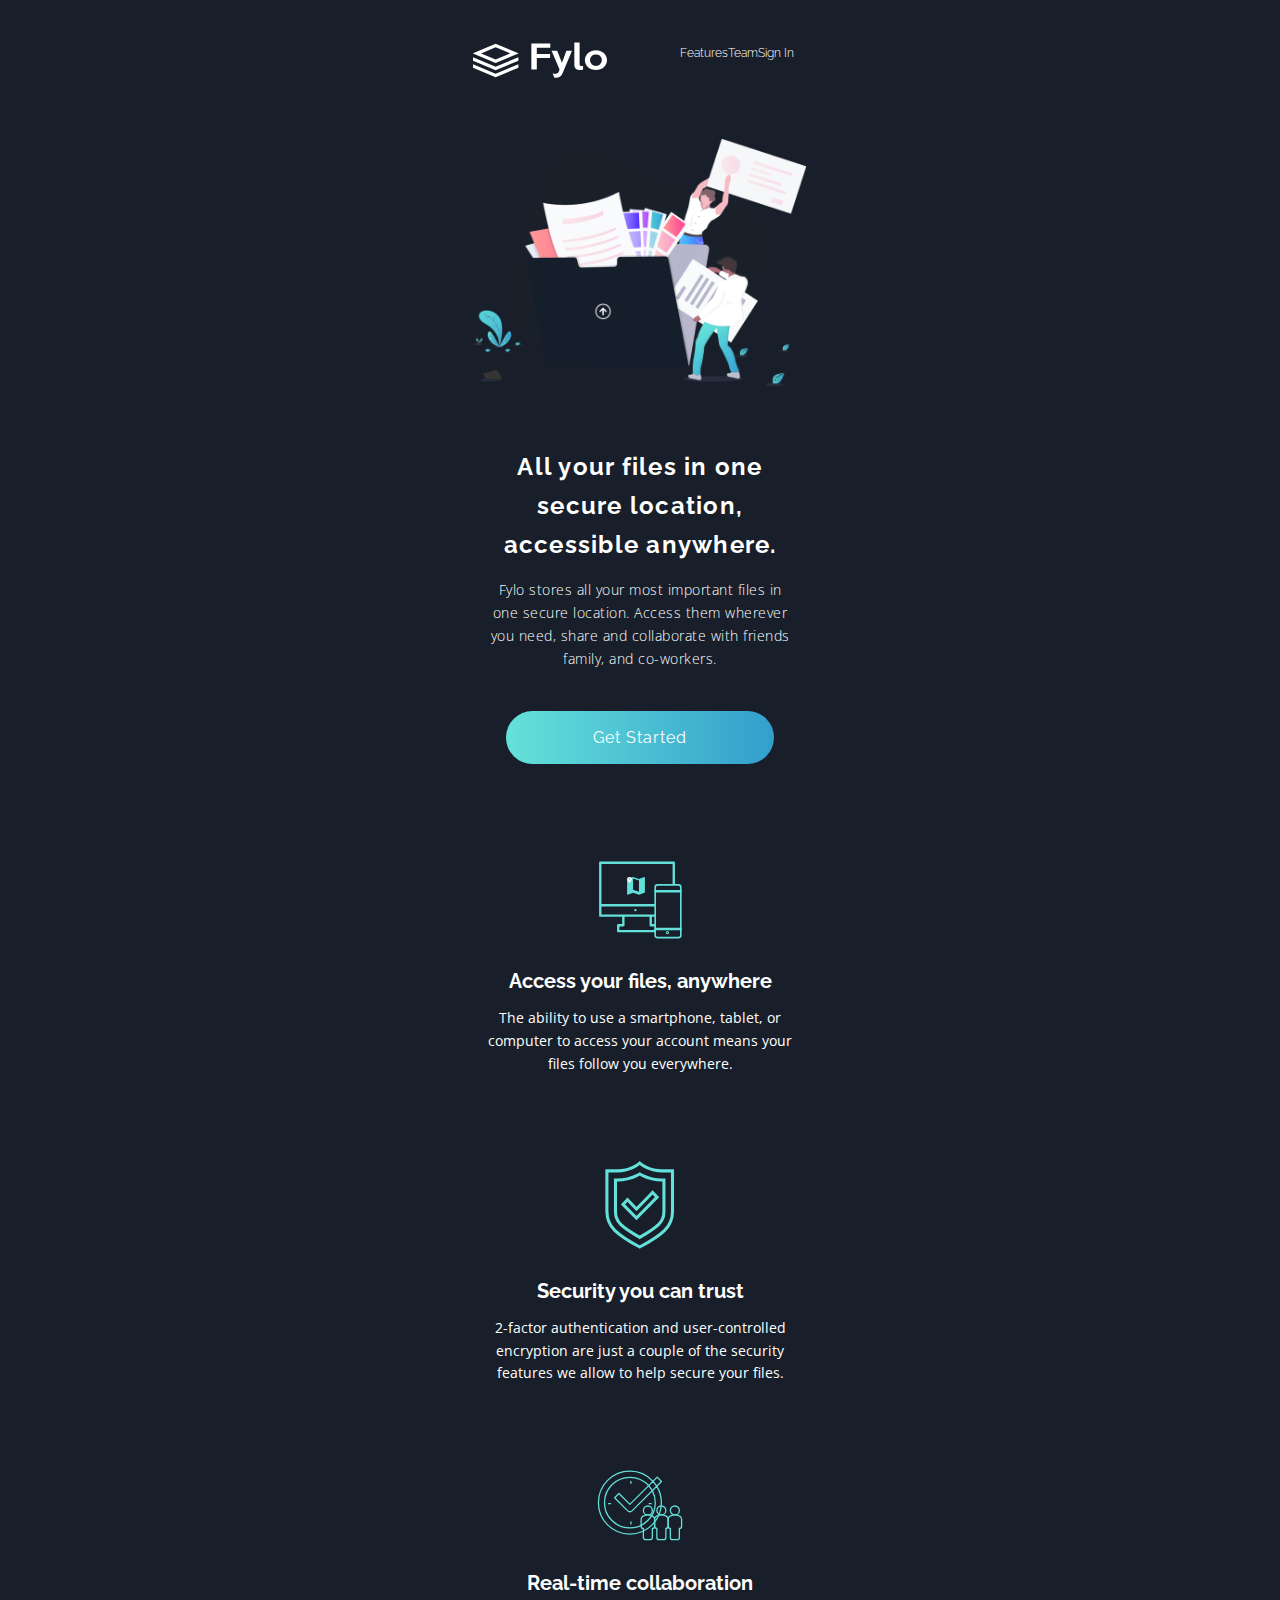
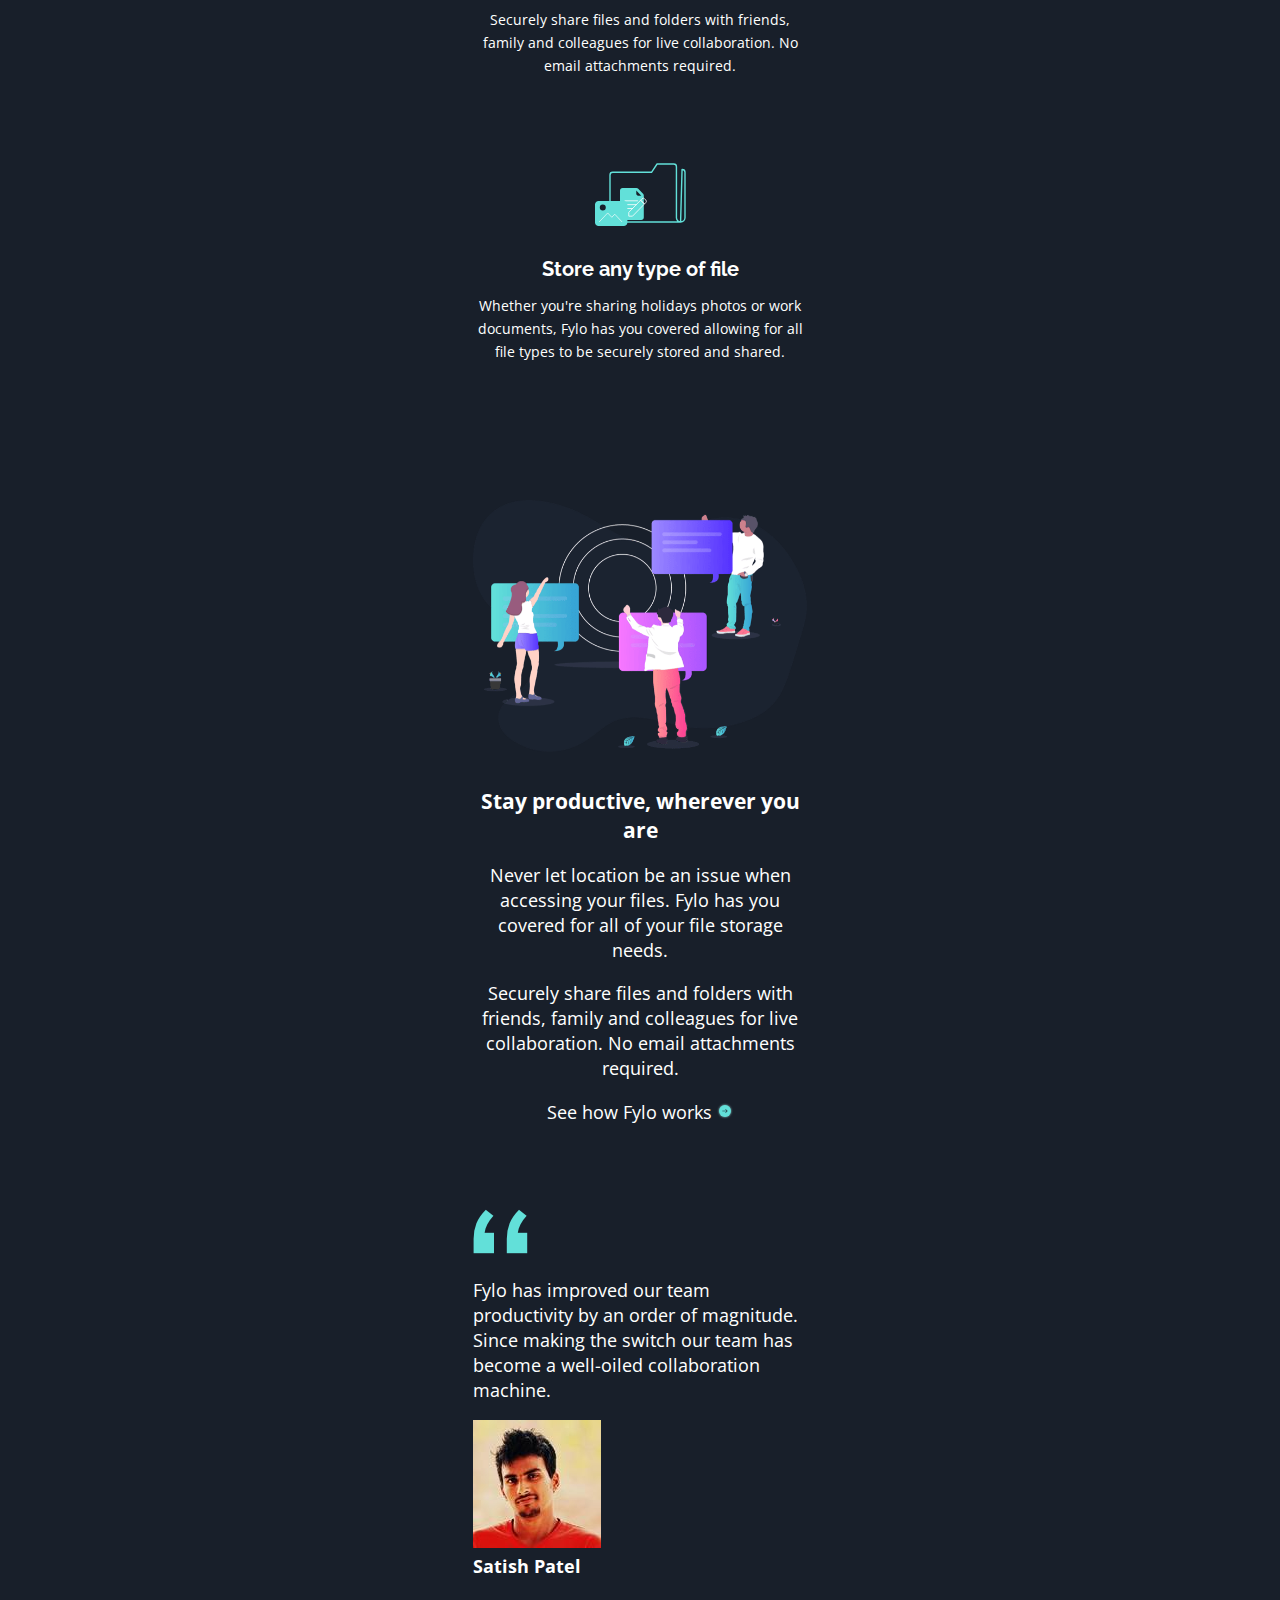
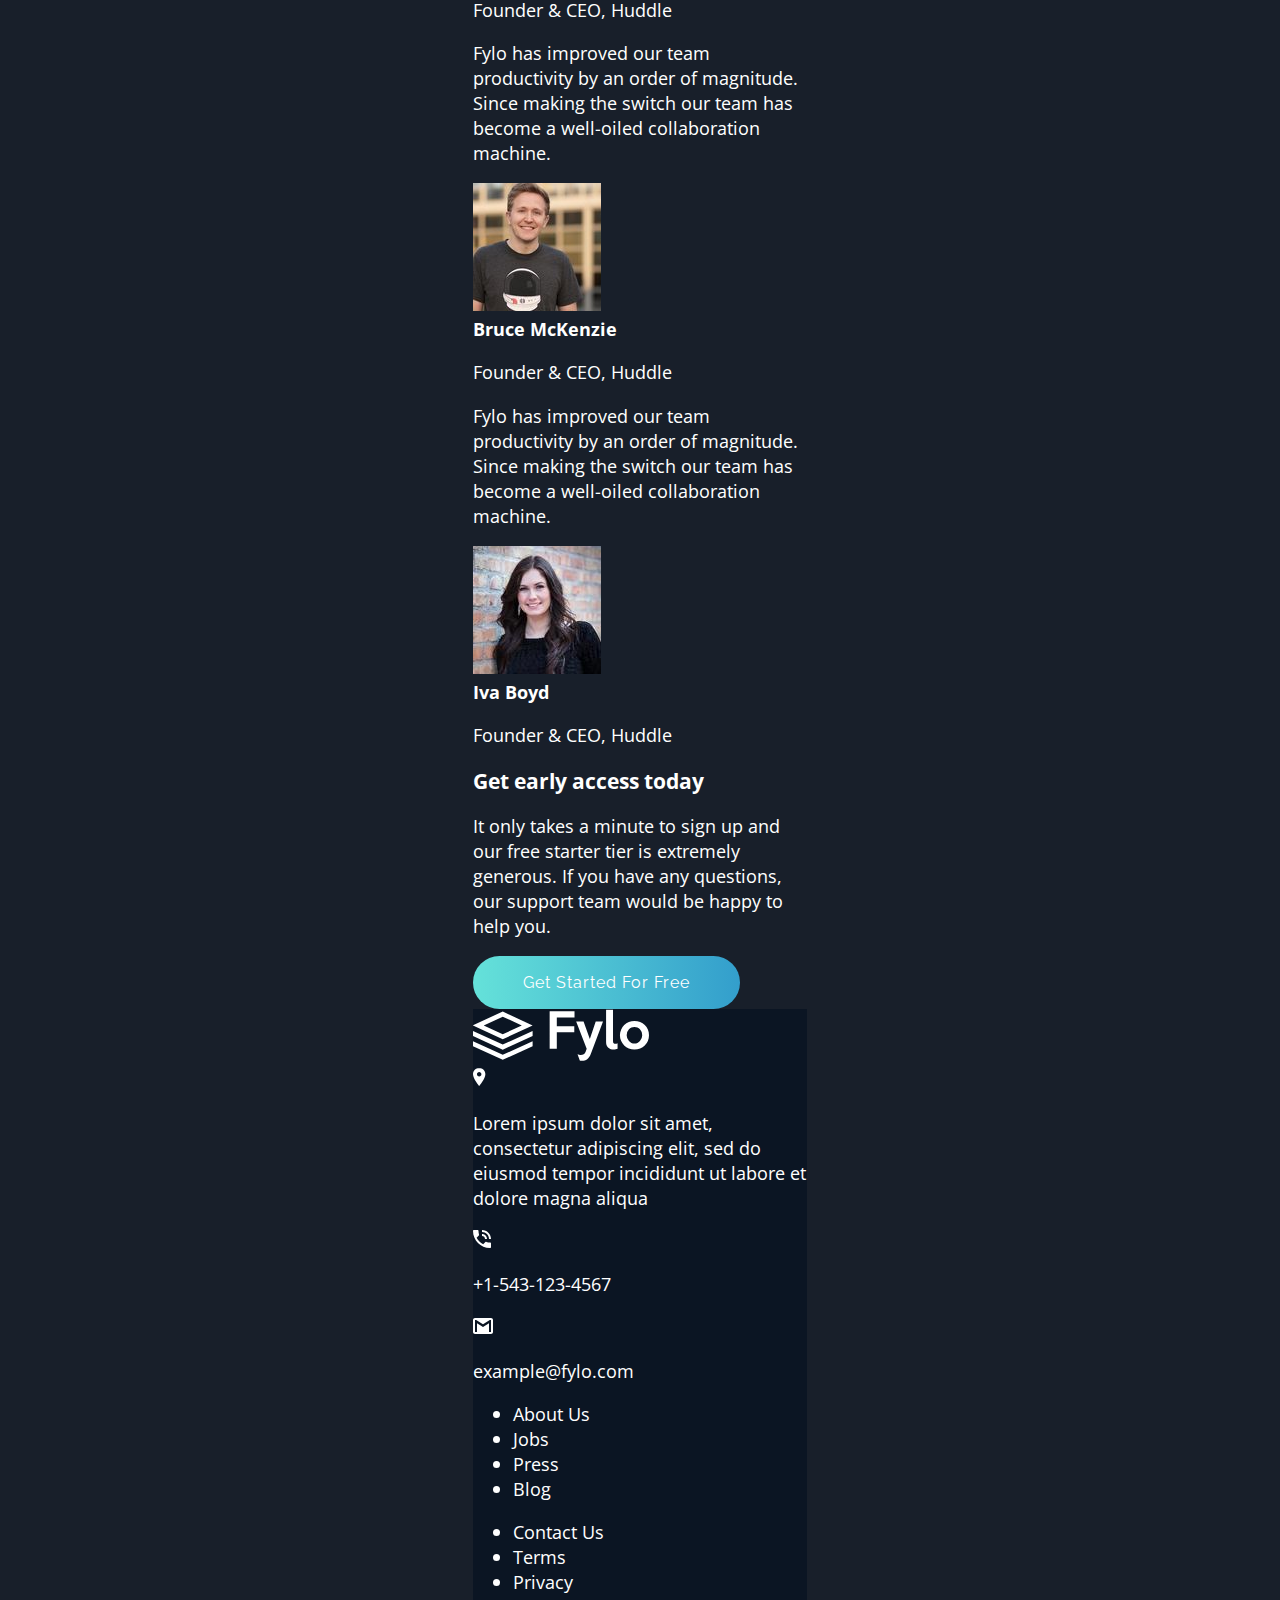
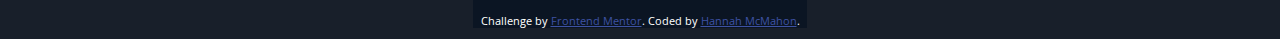
==== app/index.html @ f6e426d7 "added text styles to the product into and icon section" ====
<!DOCTYPE html>
<html lang="en">
<head>
  <meta charset="UTF-8">
  <meta name="viewport" content="width=device-width, initial-scale=1.0"> <!-- displays site properly based on user's device -->
  <link rel="stylesheet" href="./assets/styles/styles.css">
  <link href="https://fonts.googleapis.com/css?family=Open+Sans:400,700|Raleway:400,700&display=swap" rel="stylesheet">
  <link rel="icon" type="image/png" sizes="32x32" href="./assets/images/favicon-32x32.png">
  
  <title>Frontend Mentor | Fylo landing page with dark theme and features grid</title>

</head>
<body>
  <div class="wrapper">
    <header class="header">
      <div class="logo">
        <img src="assets/images/logo.svg" alt="stacked papers and FYLO words as logo" />
      </div>
      <nav class="menu">
        <ul>
          <li>Features</li>
          <li>Team</li>
          <li>Sign In</li>
        </ul>
      </nav>
    </header>
  
    <div class="hero">
      <img src="assets/images/illustration-intro.png" class="image--large" alt="illustration of documents coming out of file folder" />
      <h1 class="hero--headline">All your files in one secure location, accessible anywhere.</h1>
      <p class="hero--text">Fylo stores all your most important files in one secure location. Access them wherever 
        you need, share and collaborate with friends family, and co-workers.</p>
        <button class="button-cta" href="#">Get Started</button>
    </div>
  
    <div class="content">
      <div class="content--about">
        <img src="assets/images/icon-access-anywhere.svg" class="image--small" alt="icon of desktop monitor and mobile phone"/>
        <h3 class="content--about__headline">Access your files, anywhere</h3>
        <p class="content--about__text">The ability to use a smartphone, tablet, or computer to access your account means your 
          files follow you everywhere.</p>
      </div>
      <div class="content--about">
        <img src="assets/images/icon-security.svg" class="image--small" alt="icon of security badge with checkmark" />
        <h3 class="content--about__headline">Security you can trust</h3>
        <p class="content--about__text">2-factor authentication and user-controlled encryption are just a couple of the security 
          features we allow to help secure your files.</p>
      </div>
      <div class="content--about">
        <img src="assets/images/icon-collaboration.svg" class="image--small" alt="icon of people collaborating under clock with checkmark" />
        <h3 class="content--about__headline">Real-time collaboration</h3>
        <p class="content--about__text">Securely share files and folders with friends, family and colleagues for live collaboration. 
          No email attachments required.</p>
      </div>
      <div class="content--about">
        <img src="assets/images/icon-any-file.svg" class="image--small" alt="illustration of file folders" />
        <h3 class="content--about__headline">Store any type of file</h3>
        <p class="content--about__text">Whether you're sharing holidays photos or work documents, Fylo has you covered allowing for all 
          file types to be securely stored and shared.</p>
      </div>
      <div class="content--about">
        <img src="assets/images/illustration-stay-productive.png" class="image--large" alt="illustration of people holding up large chat bubbles" />
        <h3>Stay productive, wherever you are</h3>
        <p>Never let location be an issue when accessing your files. Fylo has you covered for all of your file 
          storage needs.</p>
        <p>Securely share files and folders with friends, family and colleagues for live collaboration. No email 
          attachments required.</p>
        <p class="content--about__cta">See how Fylo works <img src="assets/images/icon-arrow.svg" alt="arrow pointing right" /> </p>
      </div>
    </div>
    
    <div class="content--testimonials">
      <div class="content--testimonials__quote-icon">
        <img src="assets/images/bg-quotes.png" alt="quote icon" />
      </div>
      <div class="content--testimonials__testimonial">
        <p>Fylo has improved our team productivity by an order of magnitude. Since making the switch our team has 
          become a well-oiled collaboration machine.</p>
        <img src="assets/images/profile-1.jpg" alt="headshot of Satish Patel" />
        <h4>Satish Patel</h4>
        <p>Founder & CEO, Huddle</p>
      </div>
      <div class="content--testimonials__testimonial">
        <p>Fylo has improved our team productivity by an order of magnitude. Since making the switch our team has 
          become a well-oiled collaboration machine.</p>
        <img src="assets/images/profile-2.jpg" alt="headshot of Bruce Mackenzie" />
        <h4>Bruce McKenzie</h4>
        <p>Founder & CEO, Huddle</p>
      </div>
      <div class="content--testimonials__testimonial">
        <p>Fylo has improved our team productivity by an order of magnitude. Since making the switch our team has 
          become a well-oiled collaboration machine.</p>
        <img src="assets/images/profile-3.jpg" alt="headshot of Iva Boyd" />
        <h4>Iva Boyd</h4>
        <p>Founder & CEO, Huddle</p>
      </div>
    </div>

    <div class="signup">
      <h3>Get early access today</h3>
      <p>It only takes a minute to sign up and our free starter tier is extremely generous. If you have any 
        questions, our support team would be happy to help you.</p>
      <button class="button-cta" href="#">Get Started For Free</button>
    </div>
  
  
    <footer>
      <img src="assets/images/logo.svg" alt="stacked papers and FYLO words as logo" />

      <div class="footer--content">
        <img src="assets/images/icon-location.svg" alt="location pin" />
        <p>Lorem ipsum dolor sit amet, consectetur adipiscing elit, sed do eiusmod tempor incididunt ut labore et 
          dolore magna aliqua</p>
      </div>
      <div class="footer--content">
        <img src="assets/images/icon-phone.svg" alt="phone icon" />
        <p>+1-543-123-4567</p>
      </div>
      <div class="footer--content">
        <img src="assets/images/icon-email.svg" alt="email folder icon" />
        <p>example@fylo.com</p>
      </div>
      
      <div class="footer--content__navigation">
        <ul>
          <li>About Us</li>
          <li>Jobs</li>
          <li>Press</li>
          <li>Blog</li>
        </ul>
      </div>
      <div class="footer--content__navigation">
        <ul>
          <li>Contact Us</li>
          <li>Terms</li>
          <li>Privacy</li>
        </ul>
      </div>
    
      <p class="attribution">
        Challenge by <a href="https://www.frontendmentor.io?ref=challenge" target="_blank">Frontend Mentor</a>. 
        Coded by <a href="https://www.frontendmentor.io/profile/hannah-saurusrex">Hannah McMahon</a>.
      </p>
    </footer>
  </div>
  
</body>
</html>
---- app/assets/styles/styles.css ----
@import "./base/_global.css";
@import "./modules/_footer.css";
@import "./modules/_button.css";
@import "./modules/_wrapper.css";
@import "./modules/_header.css";
@import "./modules/_image.css";
@import "./modules/_hero.css";
@import "./modules/_content.css";
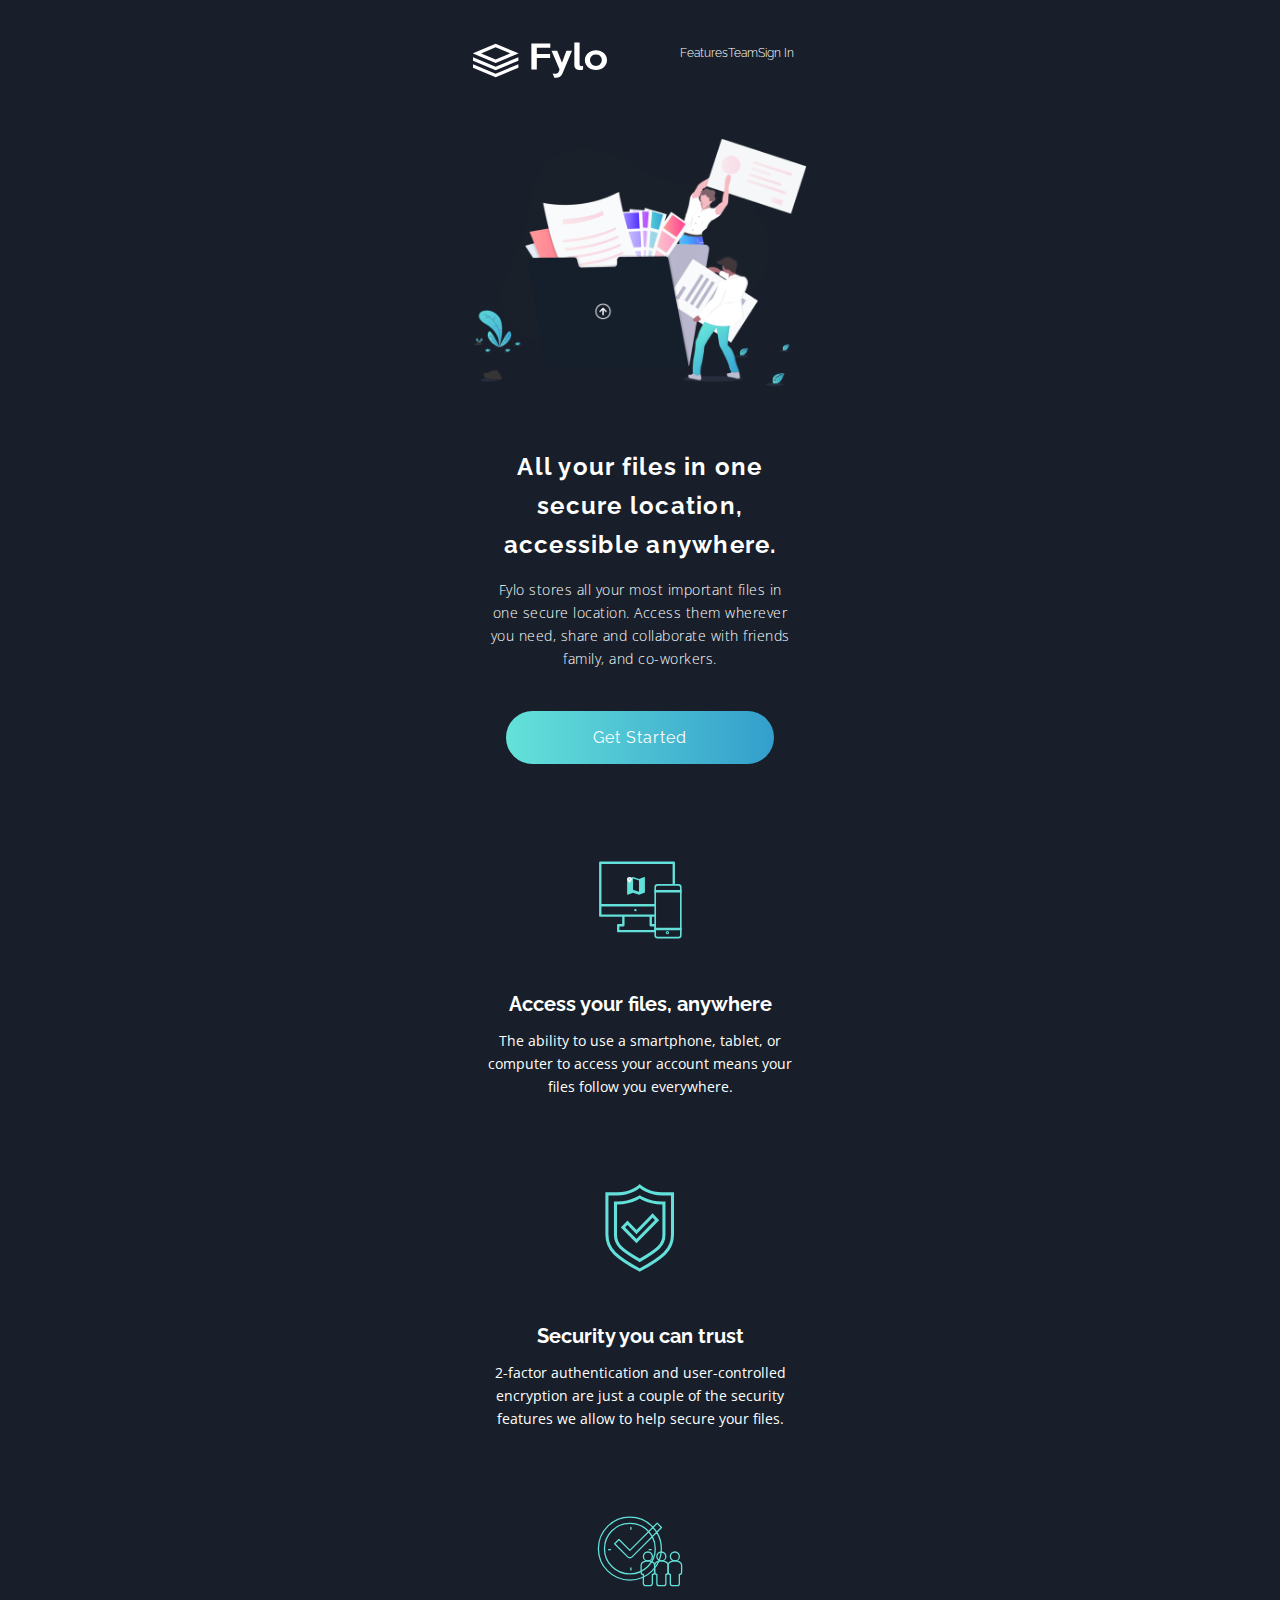
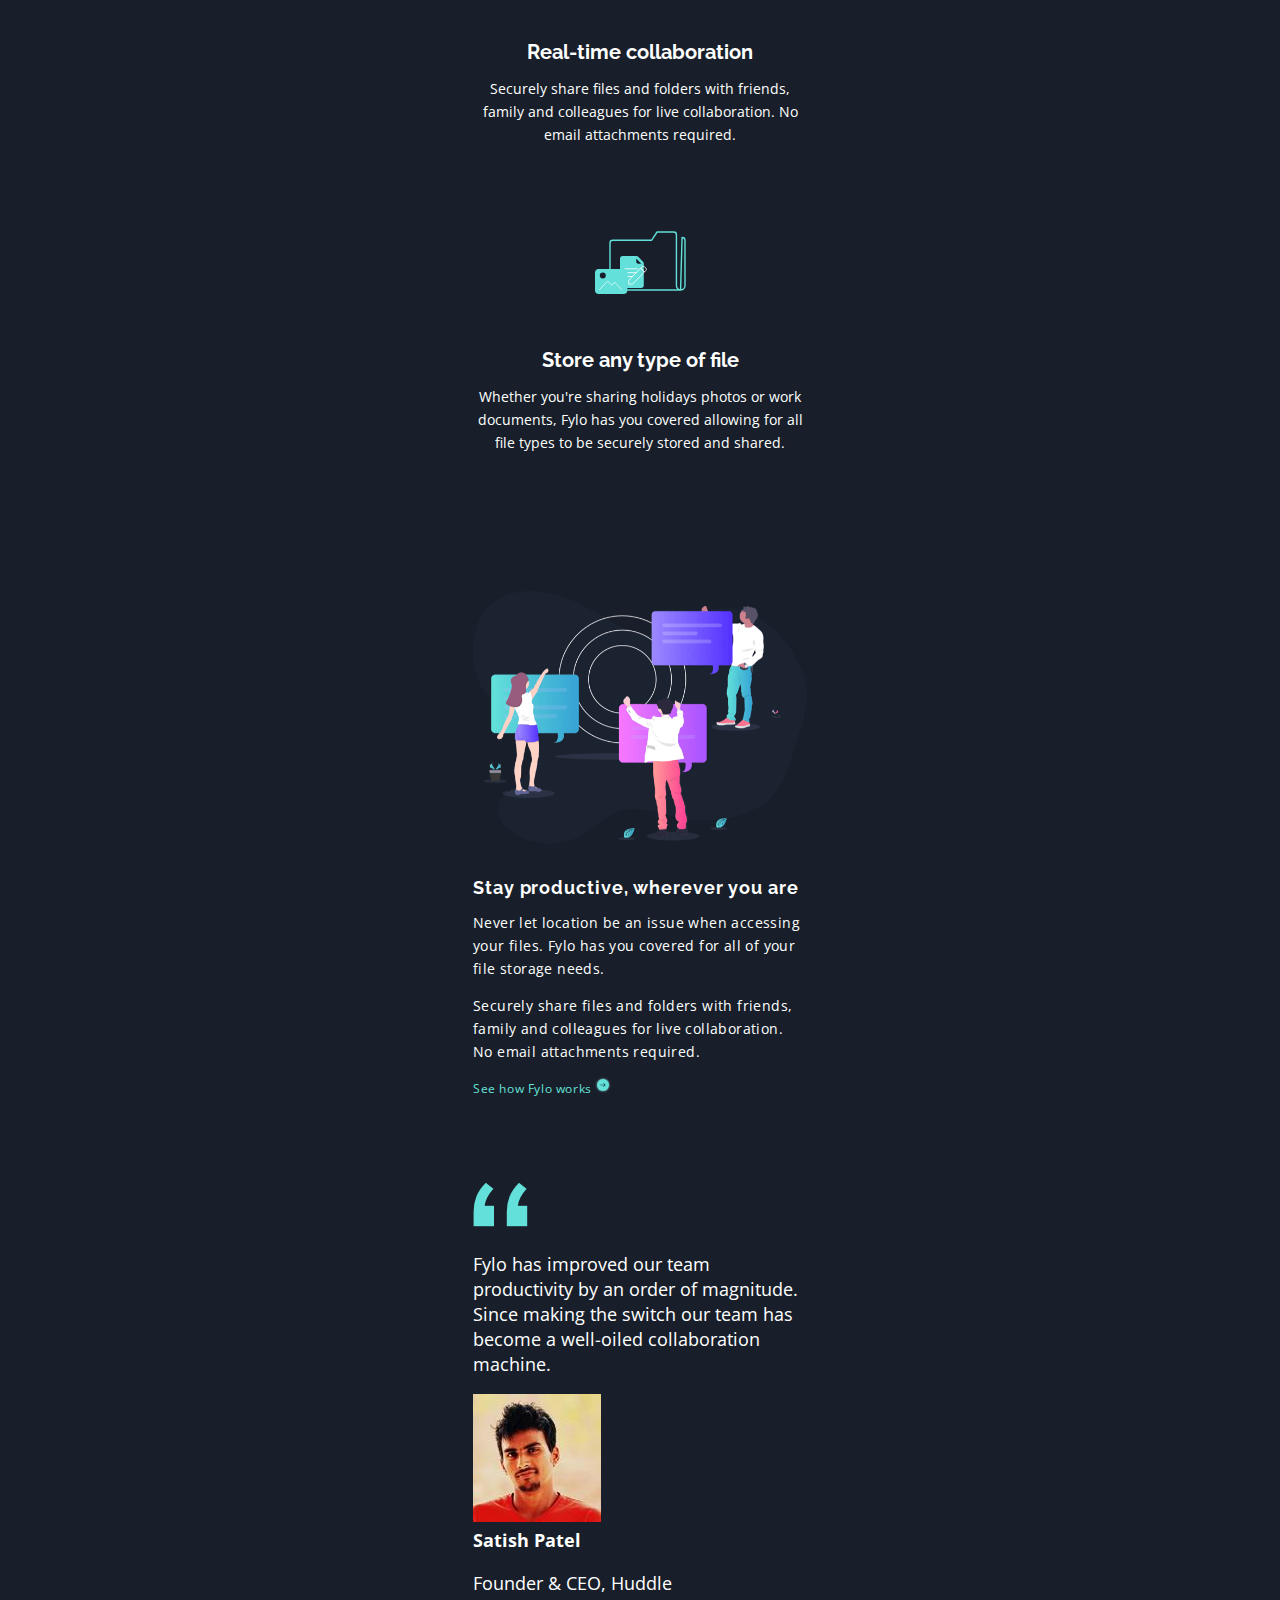
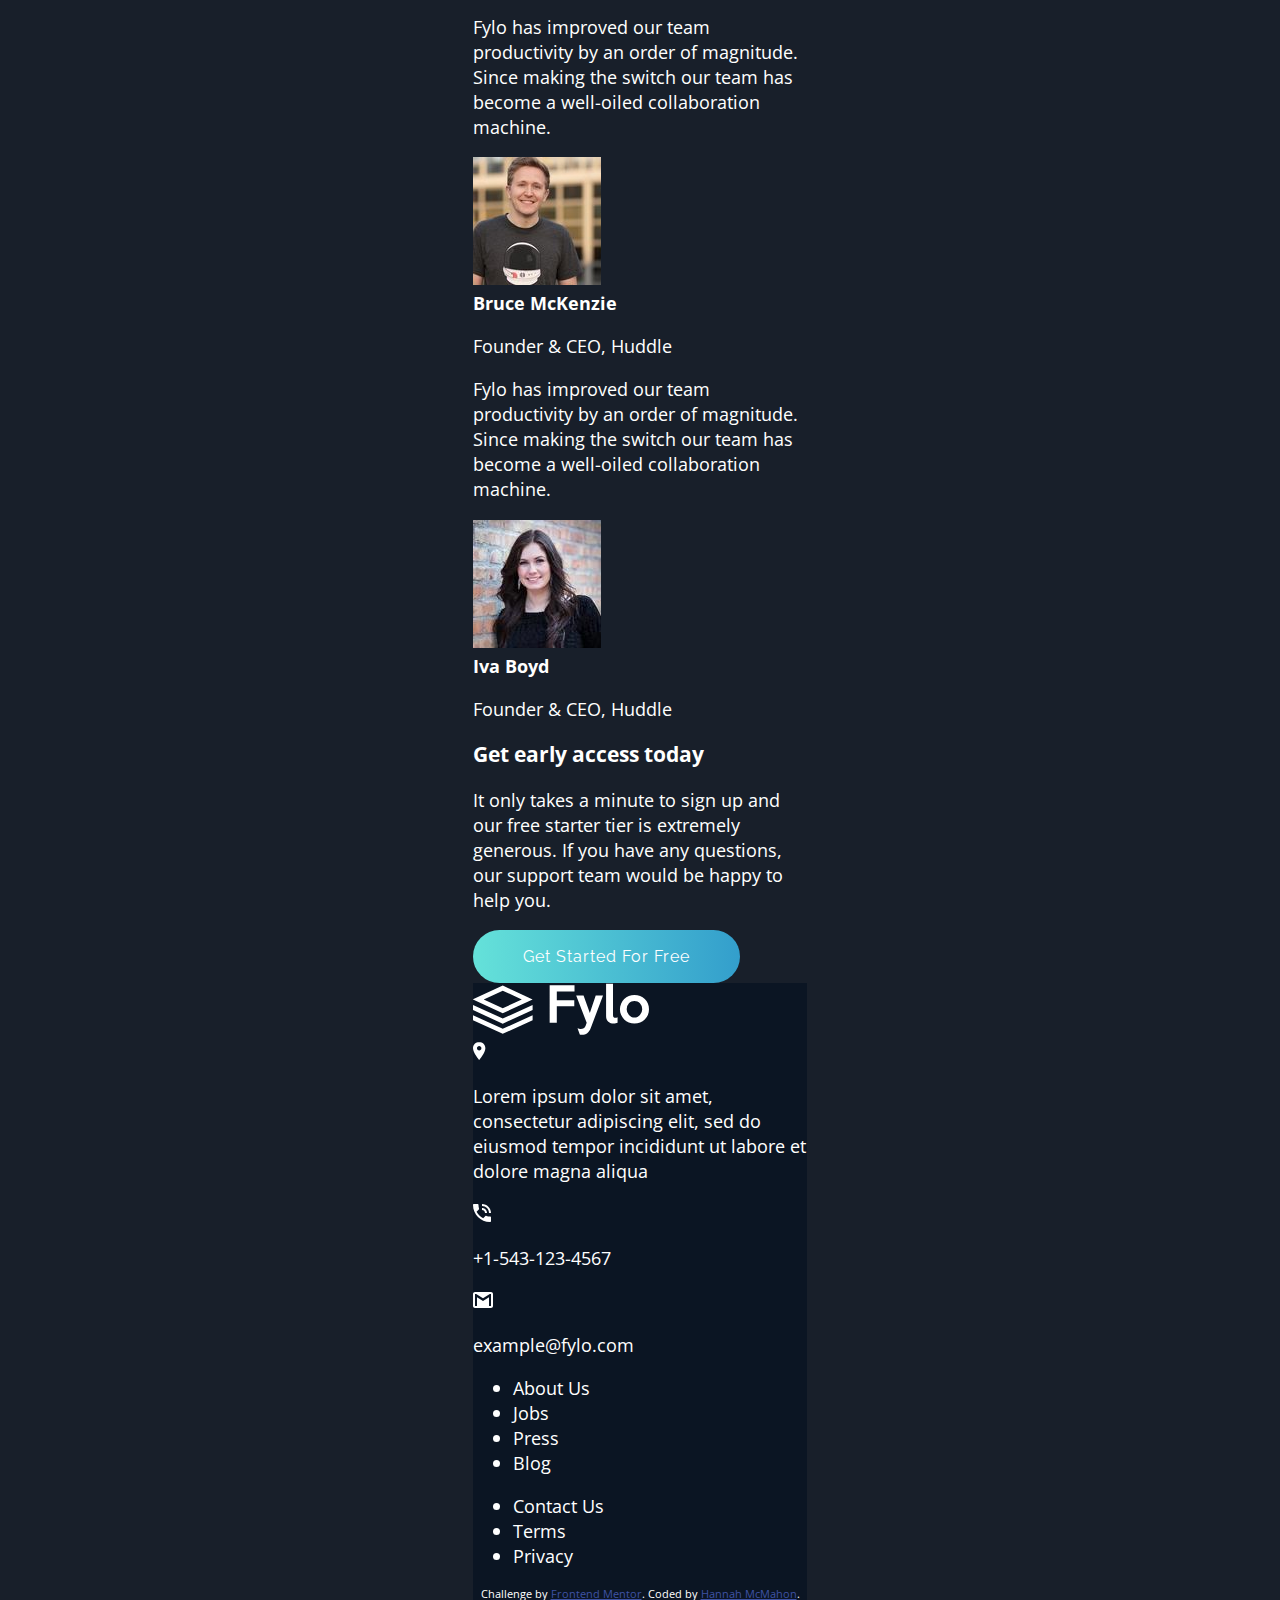
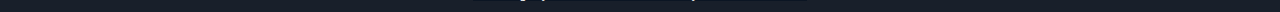
==== commit 3a2495db: "added paragraph and cta styles" ====
--- a/app/index.html
+++ b/app/index.html
@@ -60,10 +60,10 @@
       </div>
       <div class="content--about">
         <img src="assets/images/illustration-stay-productive.png" class="image--large" alt="illustration of people holding up large chat bubbles" />
-        <h3>Stay productive, wherever you are</h3>
-        <p>Never let location be an issue when accessing your files. Fylo has you covered for all of your file 
+        <h3 class="content--about__headline-secondary">Stay productive, wherever you are</h3>
+        <p class="content--about__text-secondary">Never let location be an issue when accessing your files. Fylo has you covered for all of your file 
           storage needs.</p>
-        <p>Securely share files and folders with friends, family and colleagues for live collaboration. No email 
+        <p class="content--about__text-secondary">Securely share files and folders with friends, family and colleagues for live collaboration. No email 
           attachments required.</p>
         <p class="content--about__cta">See how Fylo works <img src="assets/images/icon-arrow.svg" alt="arrow pointing right" /> </p>
       </div>
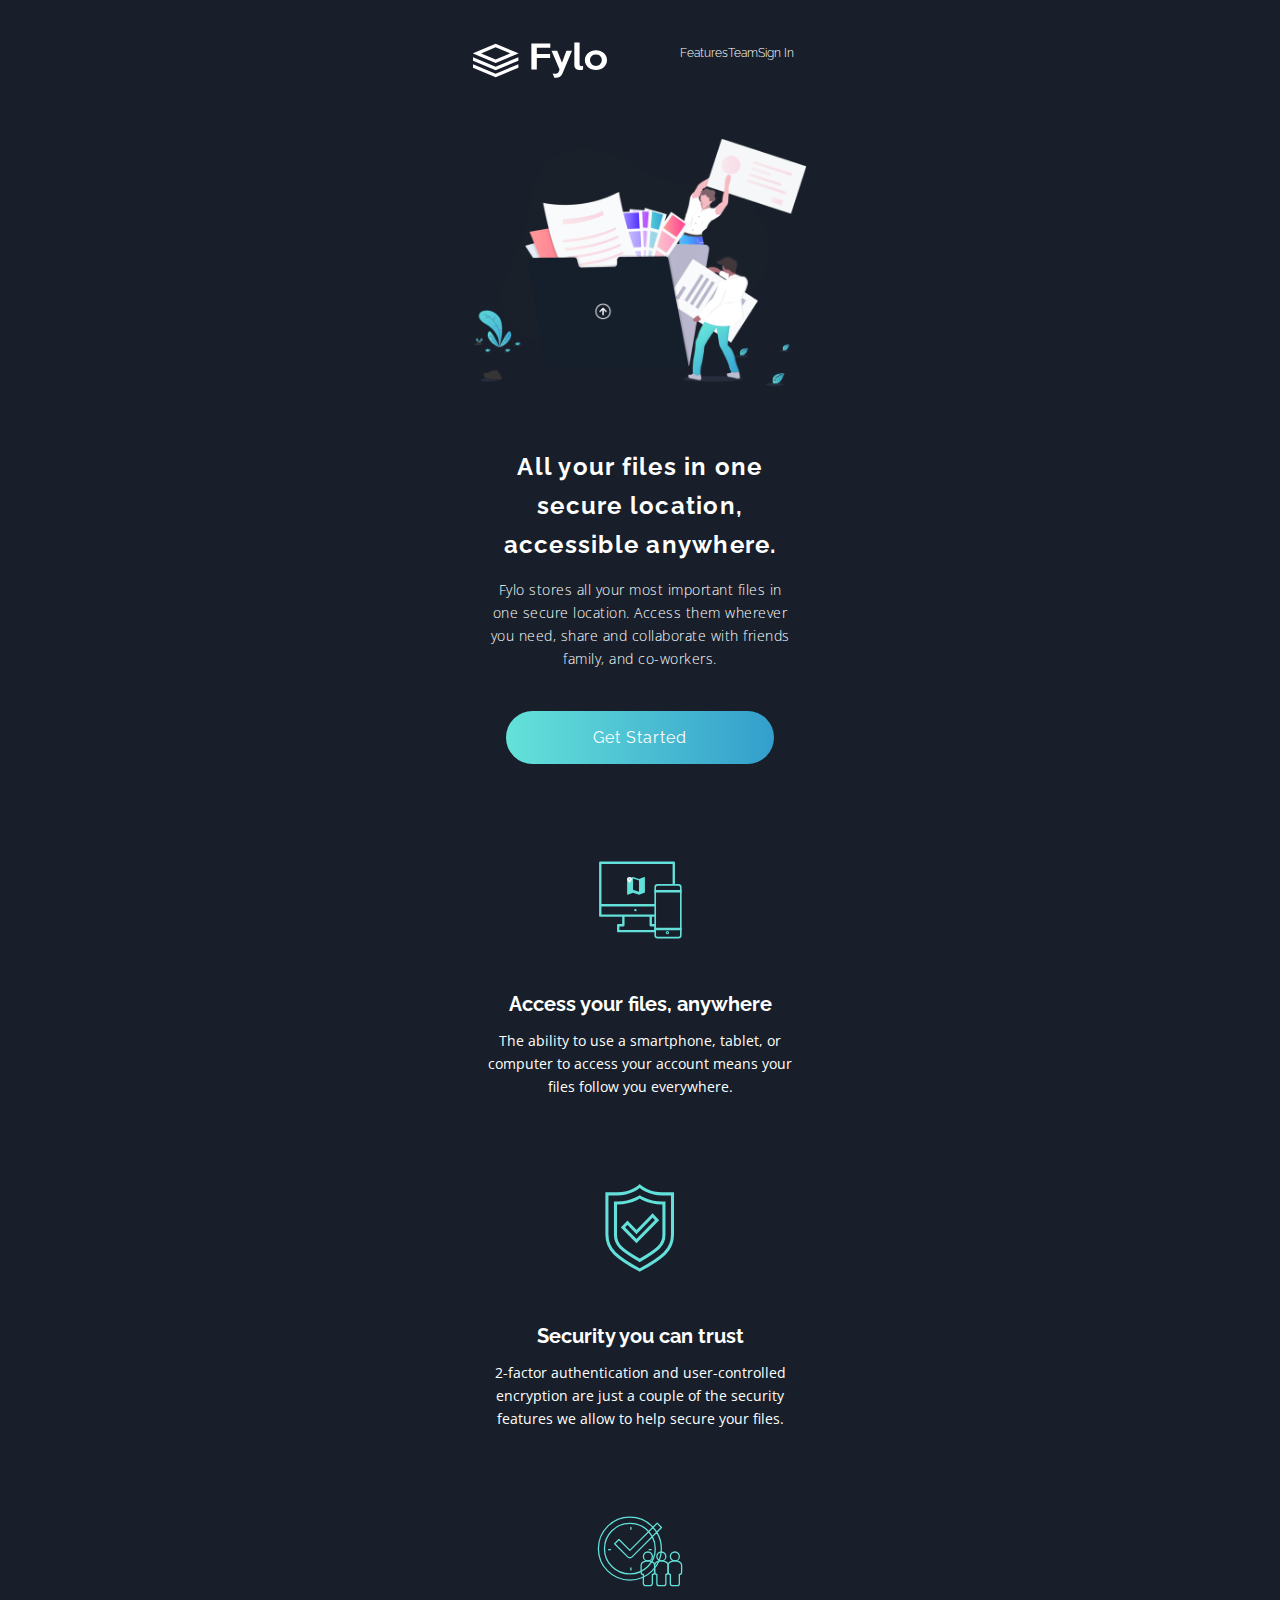
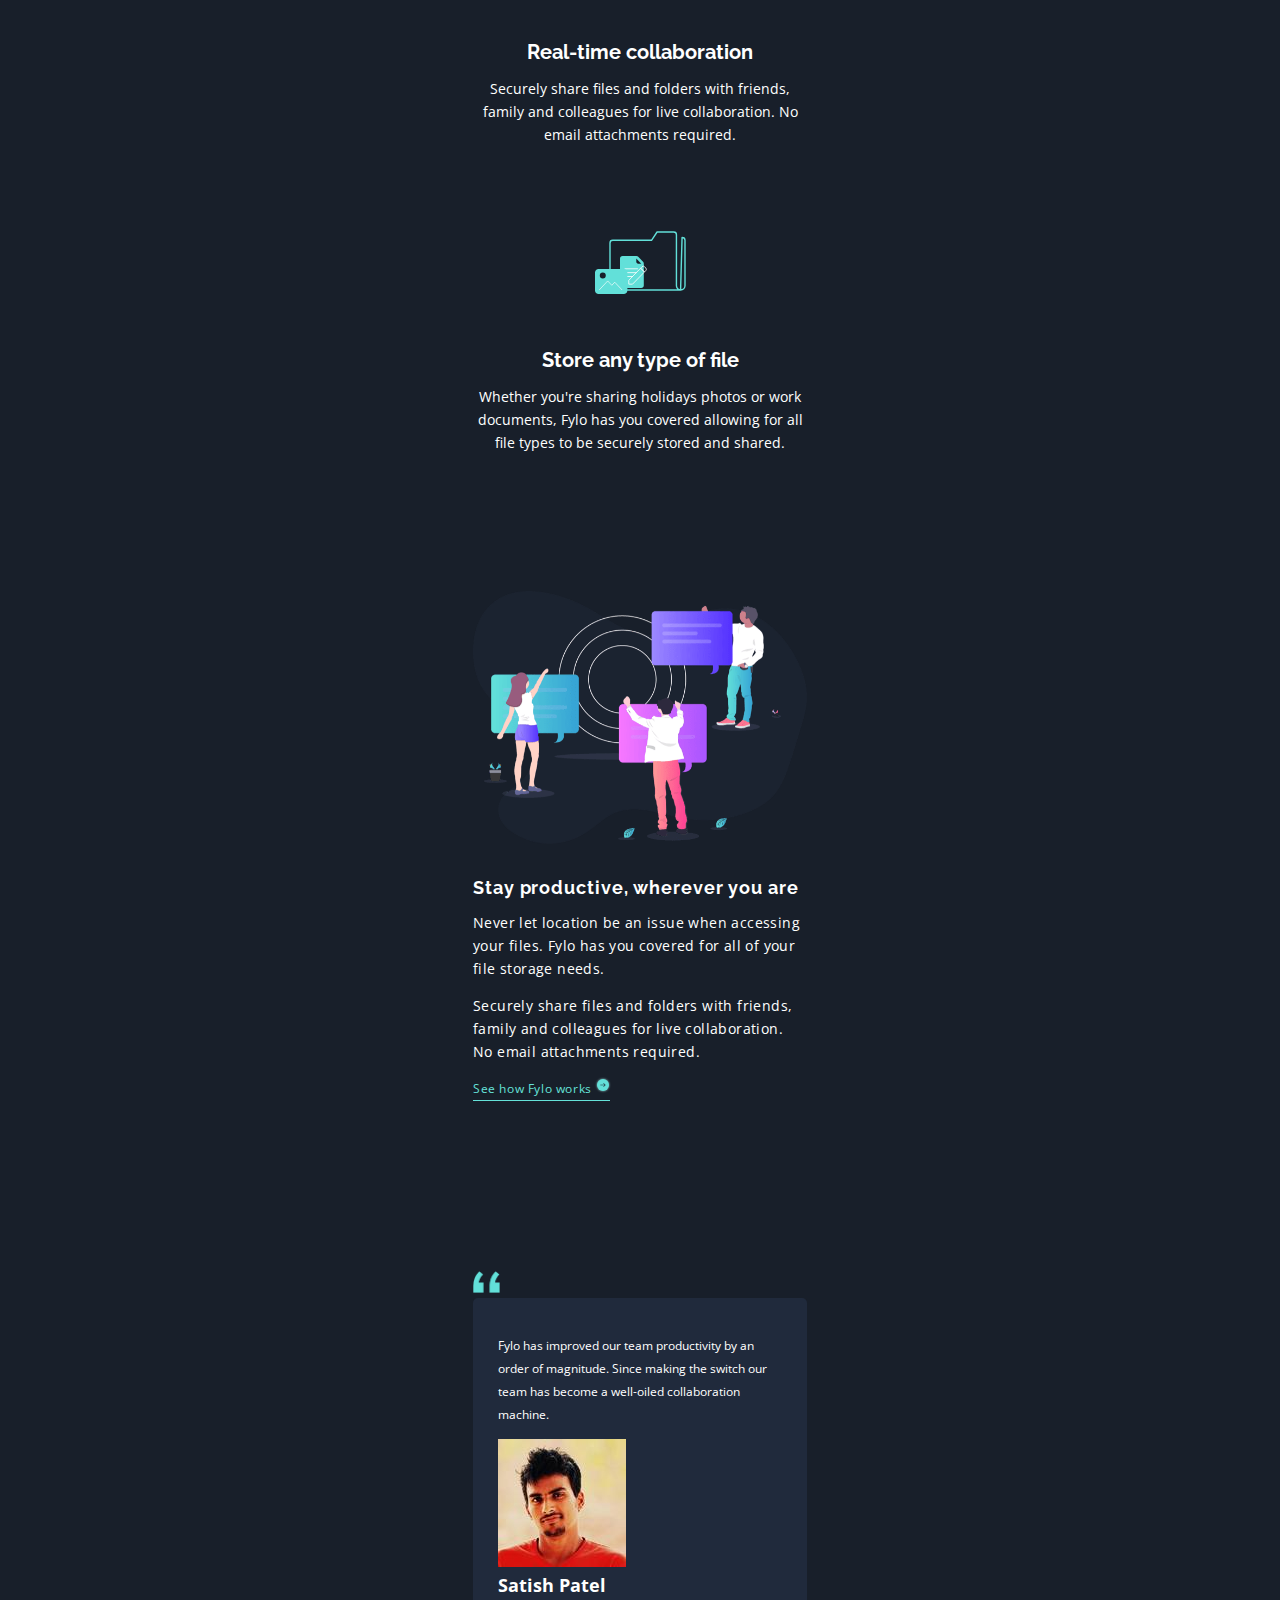
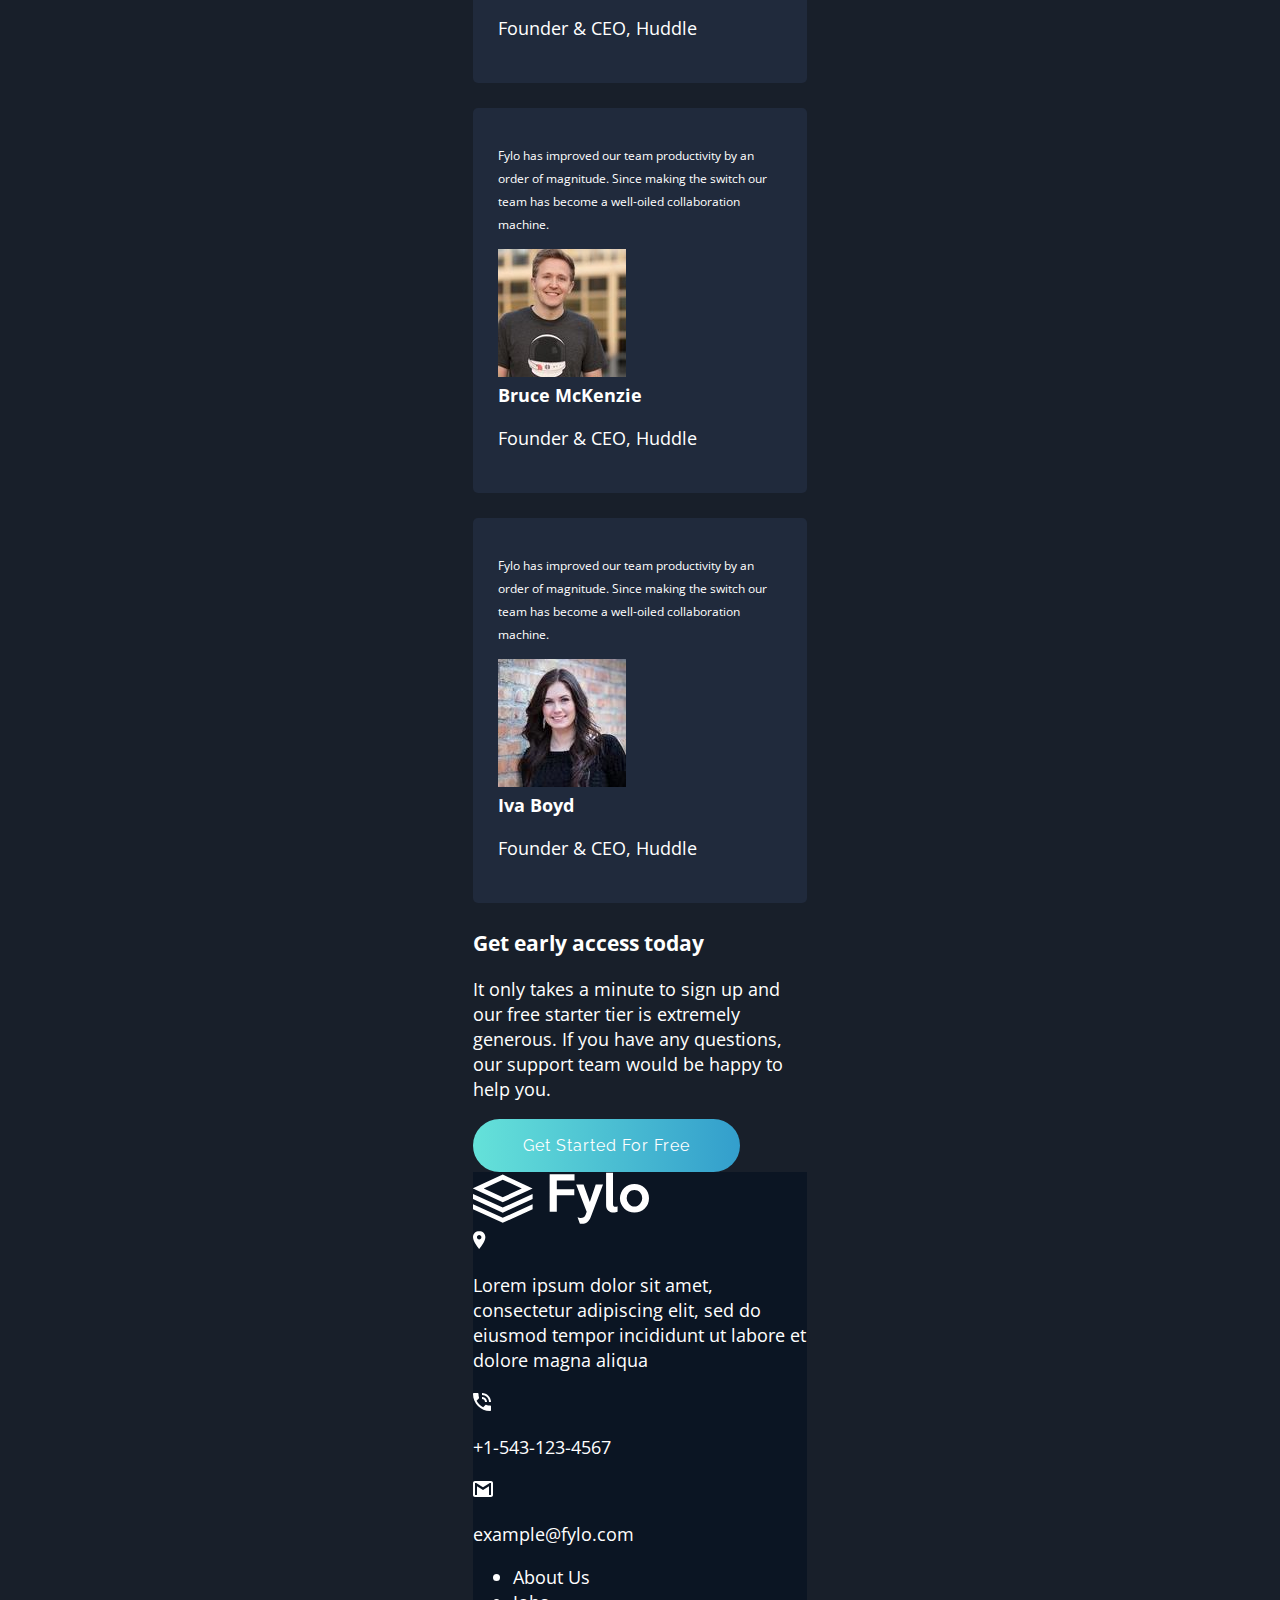
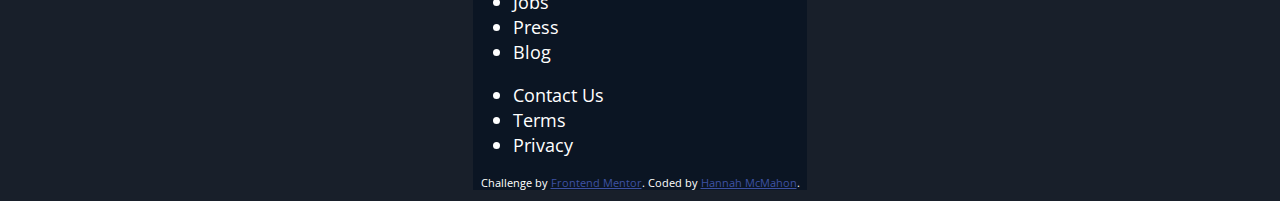
==== commit 0b5dce77: "added box styling and formatted paragraph text" ====
--- a/app/index.html
+++ b/app/index.html
@@ -74,21 +74,21 @@
         <img src="assets/images/bg-quotes.png" alt="quote icon" />
       </div>
       <div class="content--testimonials__testimonial">
-        <p>Fylo has improved our team productivity by an order of magnitude. Since making the switch our team has 
+        <p class="content--testimonials__text">Fylo has improved our team productivity by an order of magnitude. Since making the switch our team has 
           become a well-oiled collaboration machine.</p>
         <img src="assets/images/profile-1.jpg" alt="headshot of Satish Patel" />
         <h4>Satish Patel</h4>
         <p>Founder & CEO, Huddle</p>
       </div>
       <div class="content--testimonials__testimonial">
-        <p>Fylo has improved our team productivity by an order of magnitude. Since making the switch our team has 
+        <p class="content--testimonials__text">Fylo has improved our team productivity by an order of magnitude. Since making the switch our team has 
           become a well-oiled collaboration machine.</p>
         <img src="assets/images/profile-2.jpg" alt="headshot of Bruce Mackenzie" />
         <h4>Bruce McKenzie</h4>
         <p>Founder & CEO, Huddle</p>
       </div>
       <div class="content--testimonials__testimonial">
-        <p>Fylo has improved our team productivity by an order of magnitude. Since making the switch our team has 
+        <p class="content--testimonials__text">Fylo has improved our team productivity by an order of magnitude. Since making the switch our team has 
           become a well-oiled collaboration machine.</p>
         <img src="assets/images/profile-3.jpg" alt="headshot of Iva Boyd" />
         <h4>Iva Boyd</h4>
--- a/app/assets/styles/styles.css
+++ b/app/assets/styles/styles.css
@@ -5,4 +5,5 @@
 @import "./modules/_header.css";
 @import "./modules/_image.css";
 @import "./modules/_hero.css";
-@import "./modules/_content.css";+@import "./modules/_content.css";
+@import "./modules/_testimonials.css";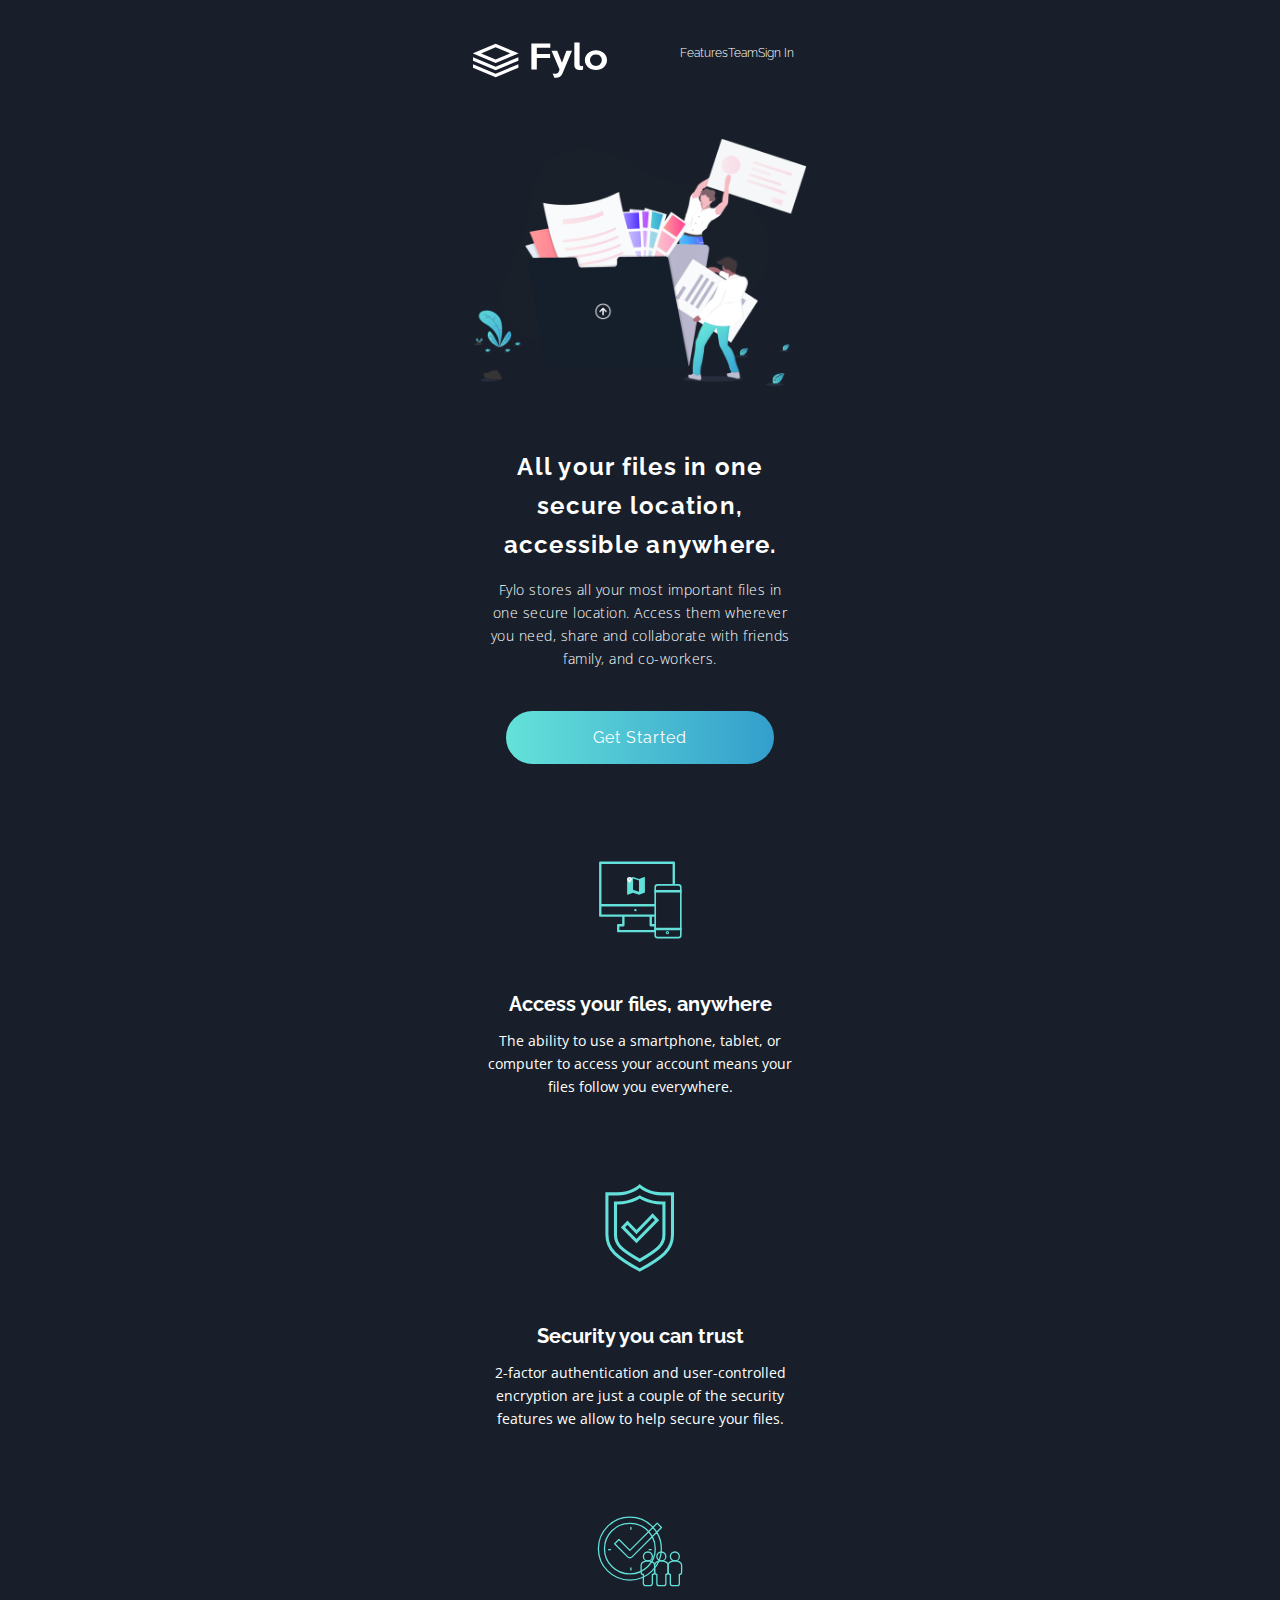
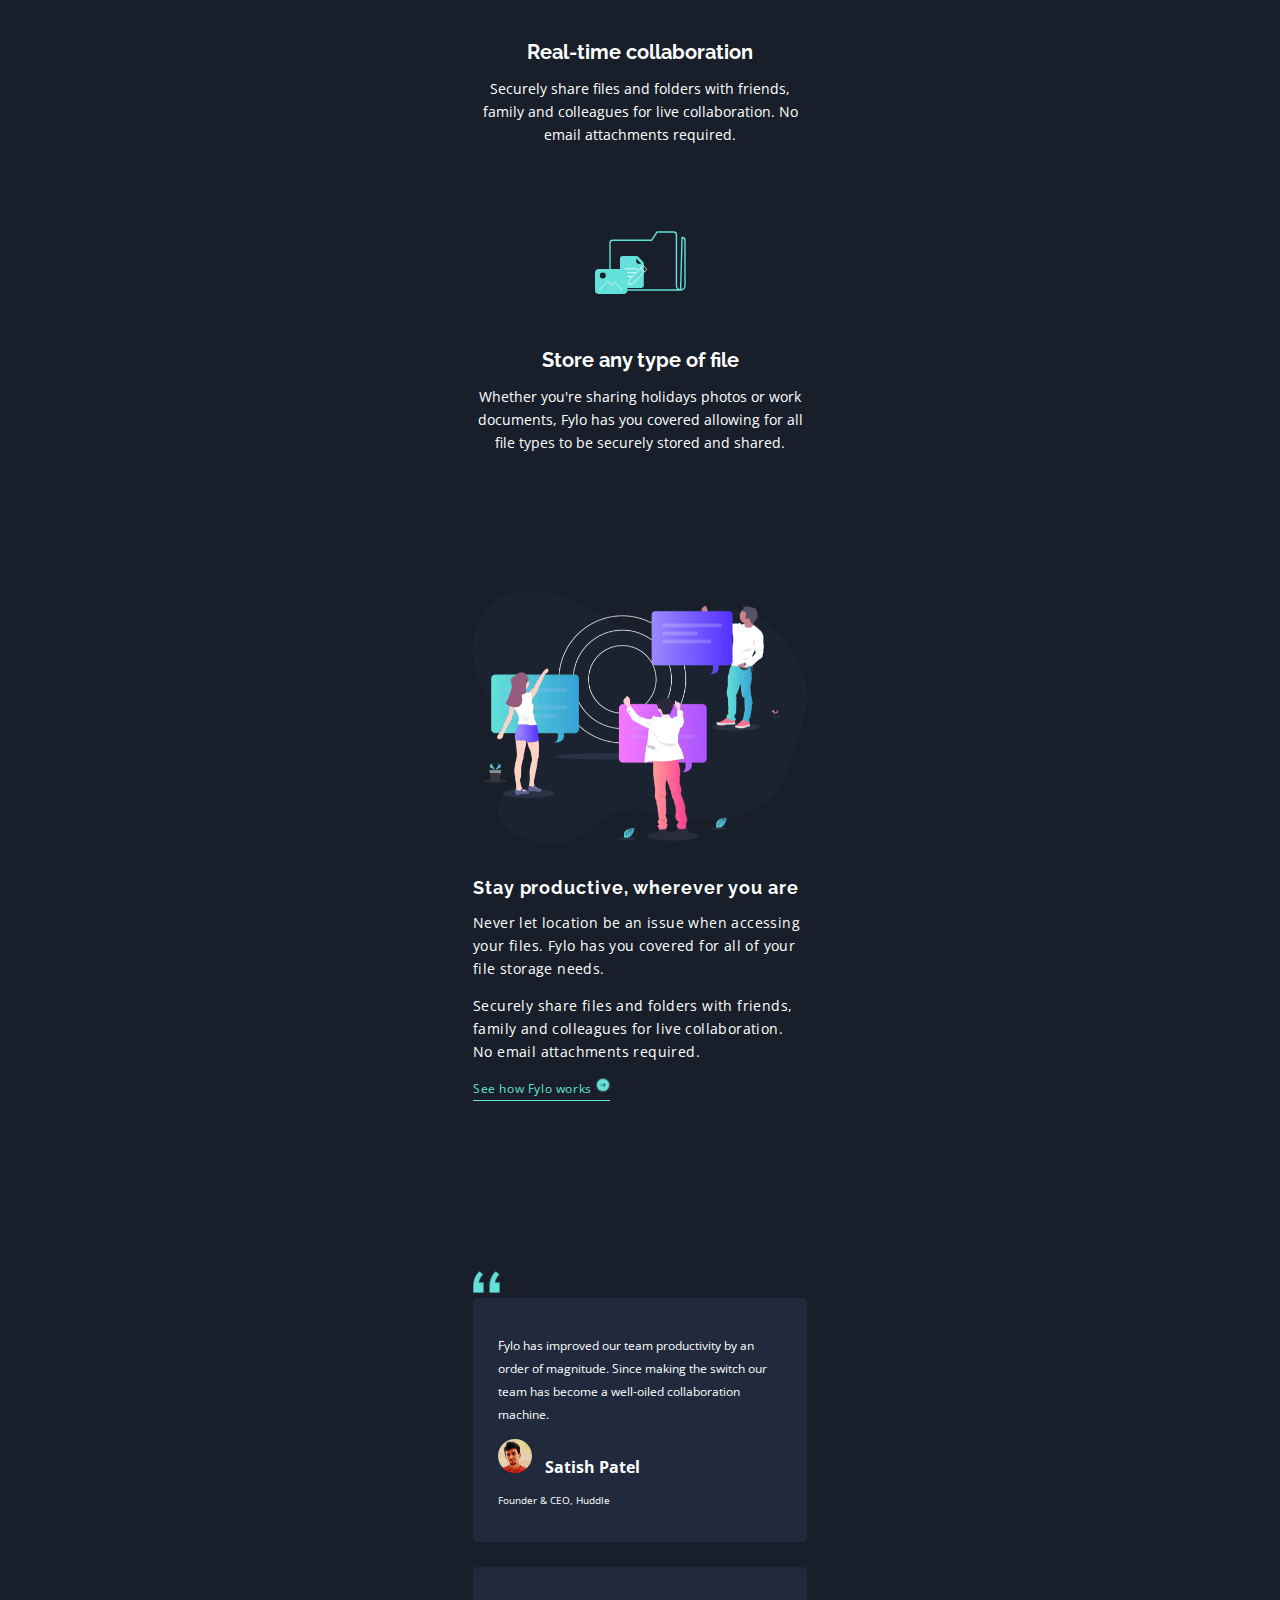
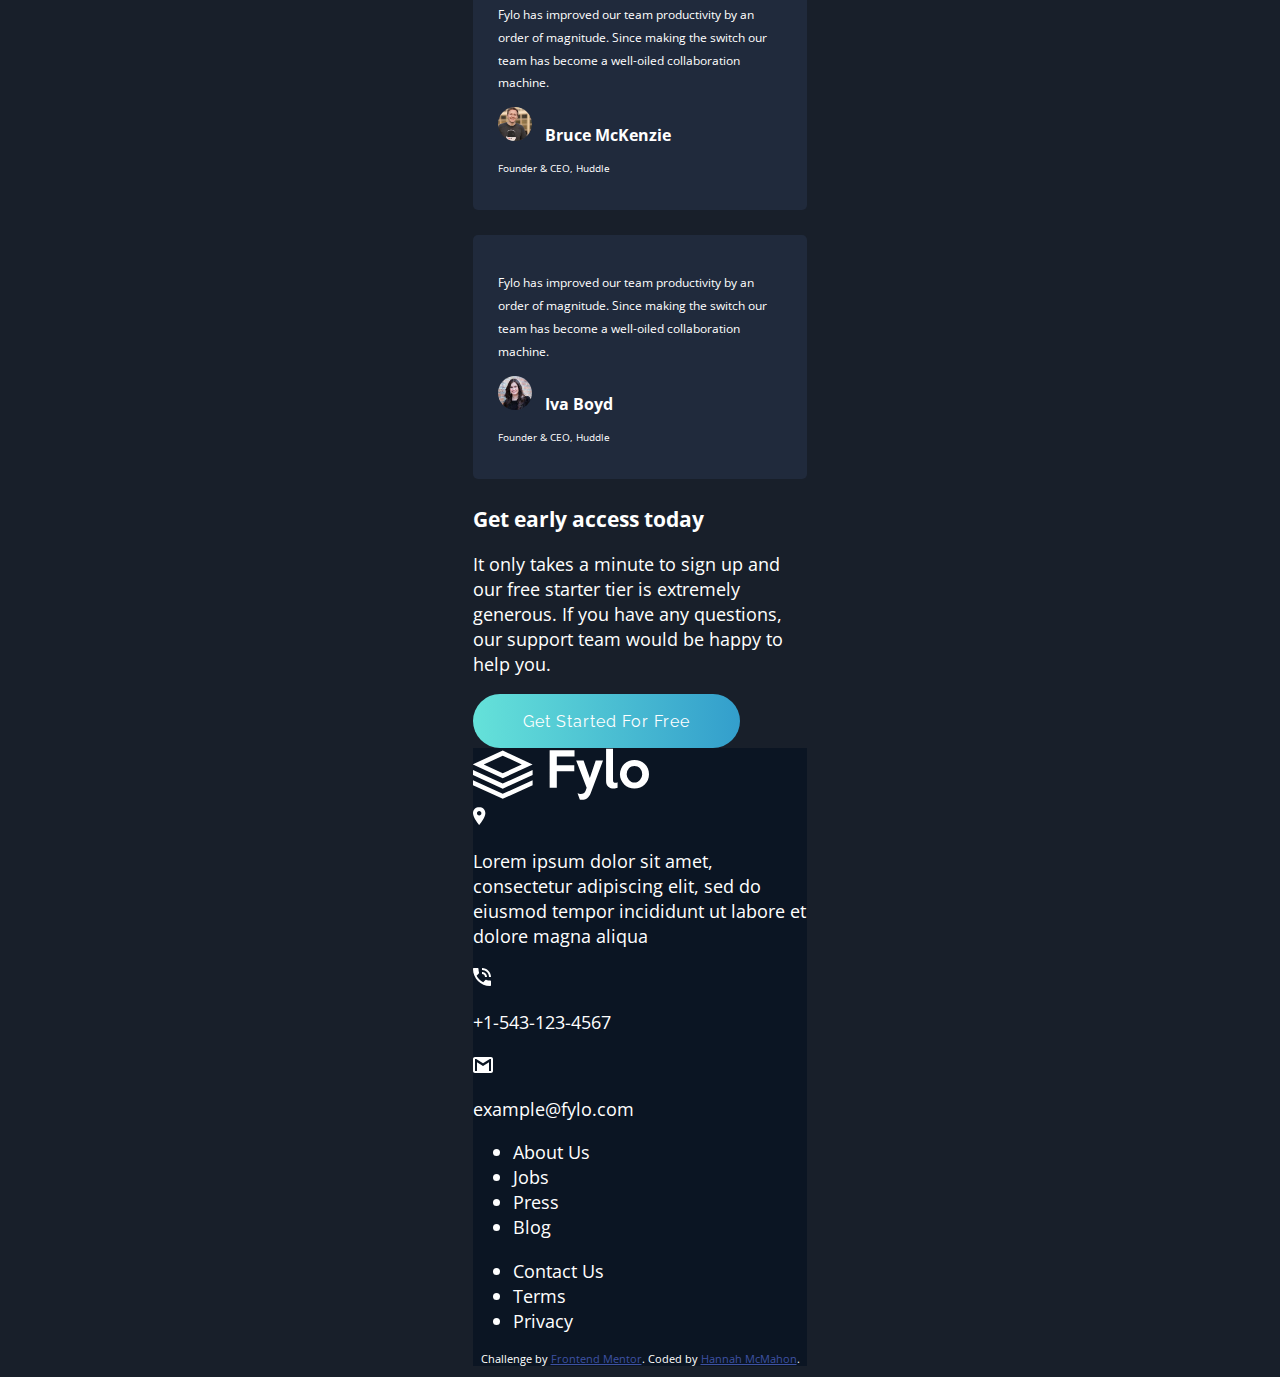
==== commit 0c58e940: "added class names and styles to testimonial content" ====
--- a/app/index.html
+++ b/app/index.html
@@ -76,23 +76,23 @@
       <div class="content--testimonials__testimonial">
         <p class="content--testimonials__text">Fylo has improved our team productivity by an order of magnitude. Since making the switch our team has 
           become a well-oiled collaboration machine.</p>
-        <img src="assets/images/profile-1.jpg" alt="headshot of Satish Patel" />
-        <h4>Satish Patel</h4>
-        <p>Founder & CEO, Huddle</p>
+        <img src="assets/images/profile-1.jpg" class="content--testimonials__photo" alt="headshot of Satish Patel" />
+        <h4 class="content--testimonials__name">Satish Patel</h4>
+        <p class="content--testimonials__title">Founder & CEO, Huddle</p>
       </div>
       <div class="content--testimonials__testimonial">
         <p class="content--testimonials__text">Fylo has improved our team productivity by an order of magnitude. Since making the switch our team has 
           become a well-oiled collaboration machine.</p>
-        <img src="assets/images/profile-2.jpg" alt="headshot of Bruce Mackenzie" />
-        <h4>Bruce McKenzie</h4>
-        <p>Founder & CEO, Huddle</p>
+        <img src="assets/images/profile-2.jpg" class="content--testimonials__photo" alt="headshot of Bruce Mackenzie" />
+        <h4 class="content--testimonials__name">Bruce McKenzie</h4>
+        <p class="content--testimonials__title">Founder & CEO, Huddle</p>
       </div>
       <div class="content--testimonials__testimonial">
         <p class="content--testimonials__text">Fylo has improved our team productivity by an order of magnitude. Since making the switch our team has 
           become a well-oiled collaboration machine.</p>
-        <img src="assets/images/profile-3.jpg" alt="headshot of Iva Boyd" />
-        <h4>Iva Boyd</h4>
-        <p>Founder & CEO, Huddle</p>
+        <img src="assets/images/profile-3.jpg" class="content--testimonials__photo" alt="headshot of Iva Boyd" />
+        <h4 class="content--testimonials__name">Iva Boyd</h4>
+        <p class="content--testimonials__title">Founder & CEO, Huddle</p>
       </div>
     </div>
 
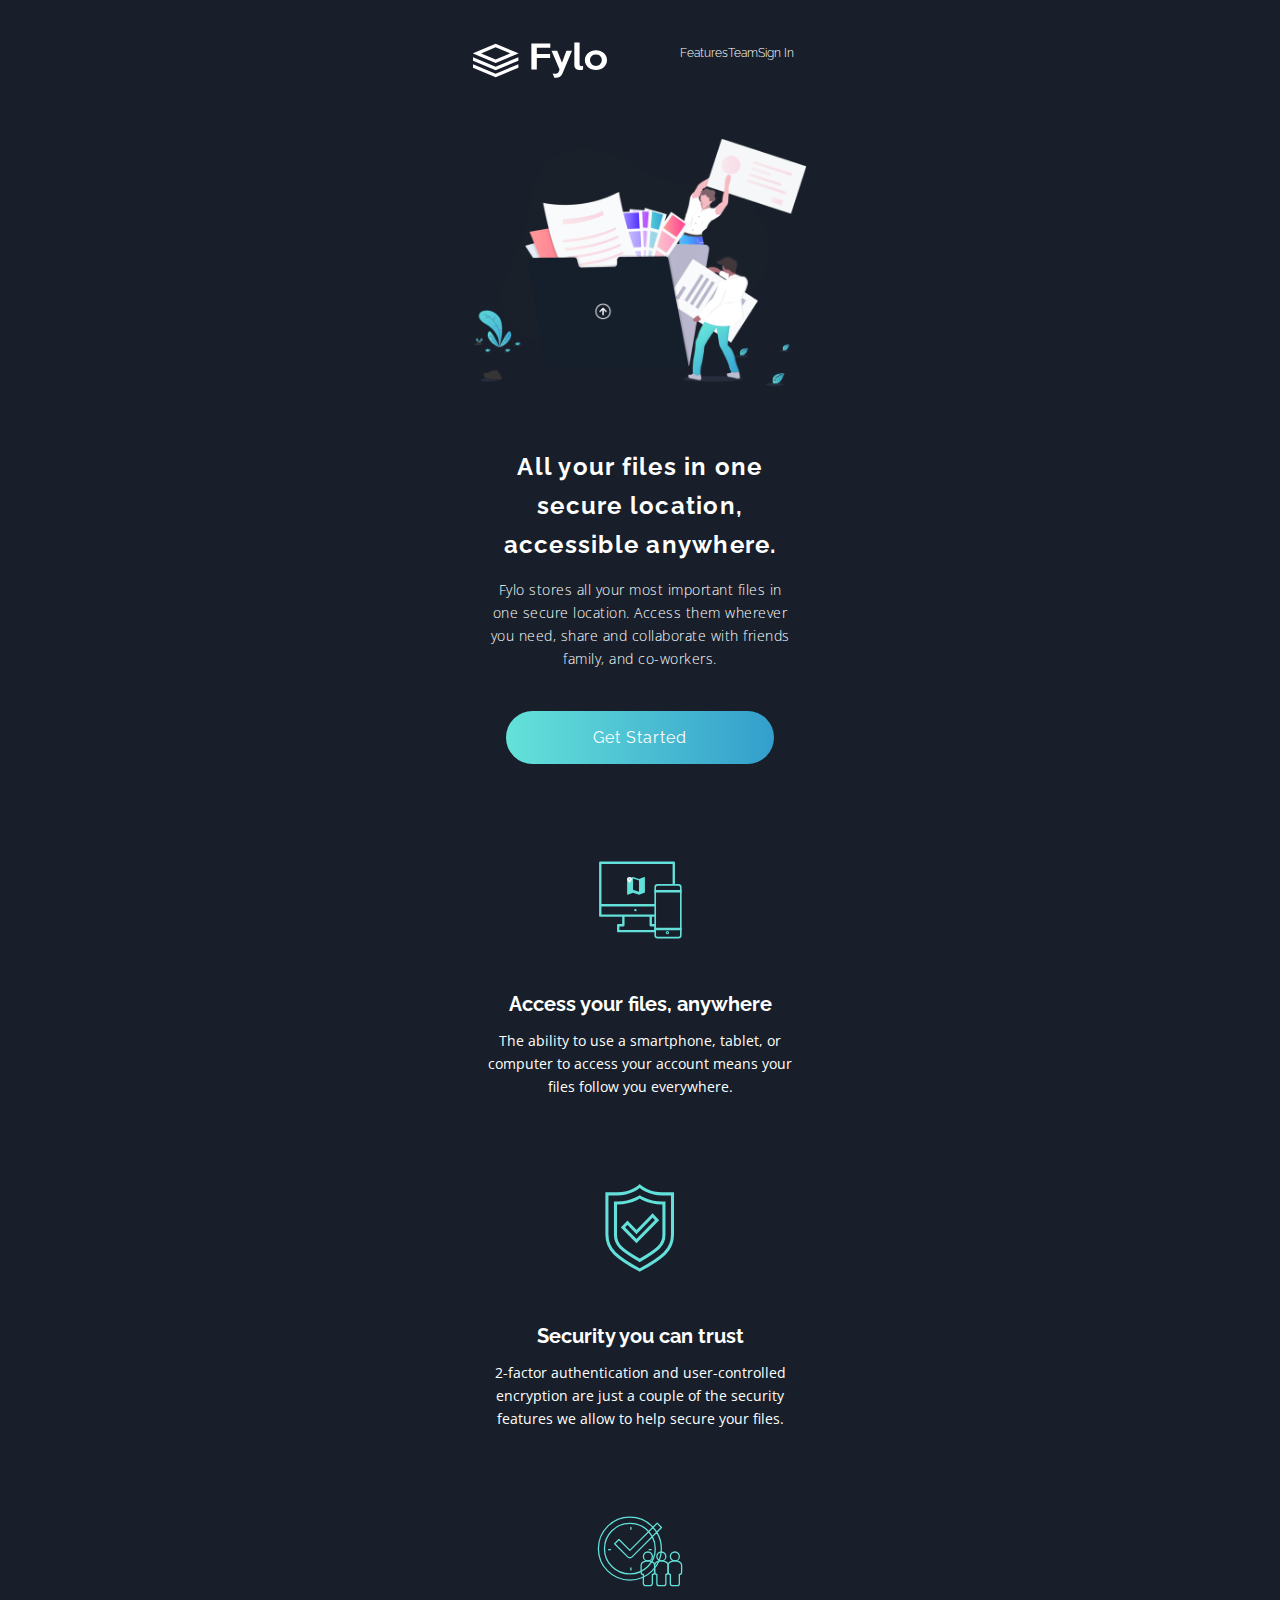
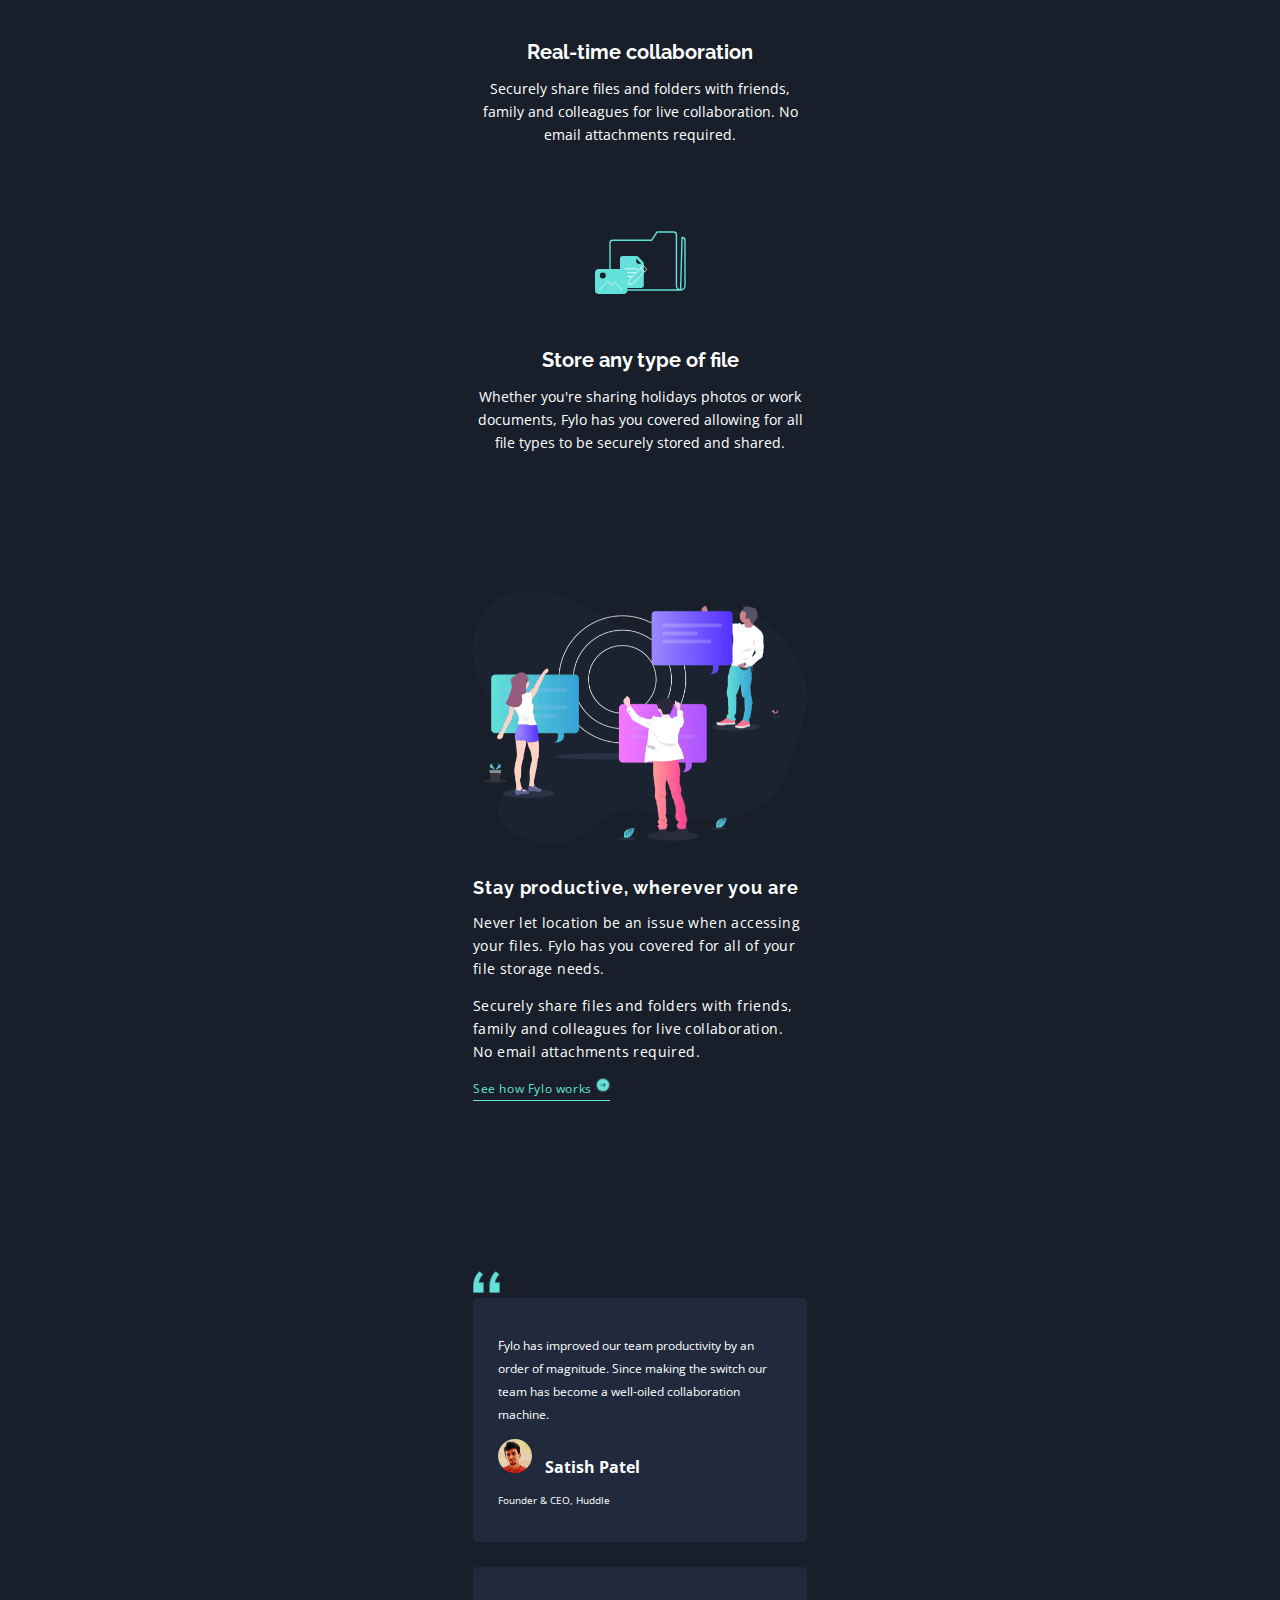
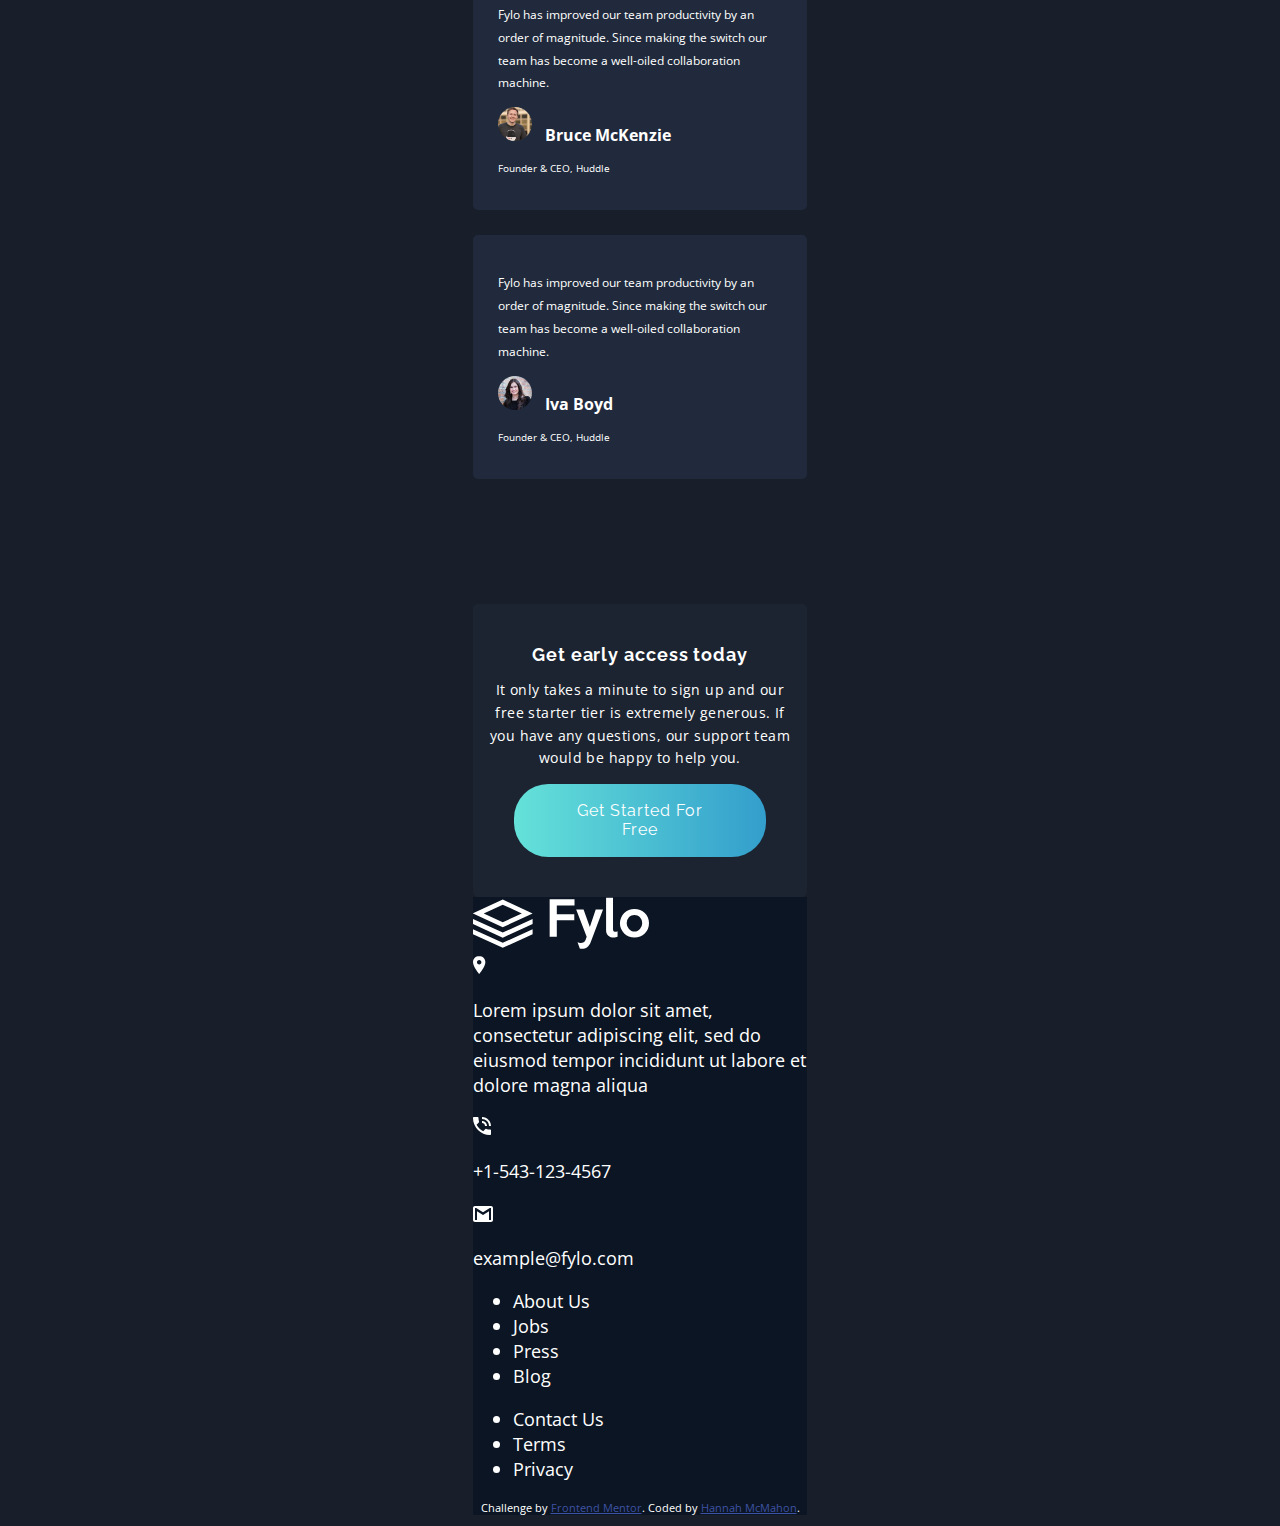
==== commit 0e66d211: "added initial styles for the signup module" ====
--- a/app/index.html
+++ b/app/index.html
@@ -97,8 +97,8 @@
     </div>
 
     <div class="signup">
-      <h3>Get early access today</h3>
-      <p>It only takes a minute to sign up and our free starter tier is extremely generous. If you have any 
+      <h3 class="content--signup__headline">Get early access today</h3>
+      <p class="content--signup__text">It only takes a minute to sign up and our free starter tier is extremely generous. If you have any 
         questions, our support team would be happy to help you.</p>
       <button class="button-cta" href="#">Get Started For Free</button>
     </div>
--- a/app/assets/styles/styles.css
+++ b/app/assets/styles/styles.css
@@ -6,4 +6,5 @@
 @import "./modules/_image.css";
 @import "./modules/_hero.css";
 @import "./modules/_content.css";
-@import "./modules/_testimonials.css";+@import "./modules/_testimonials.css";
+@import "./modules/_signup.css";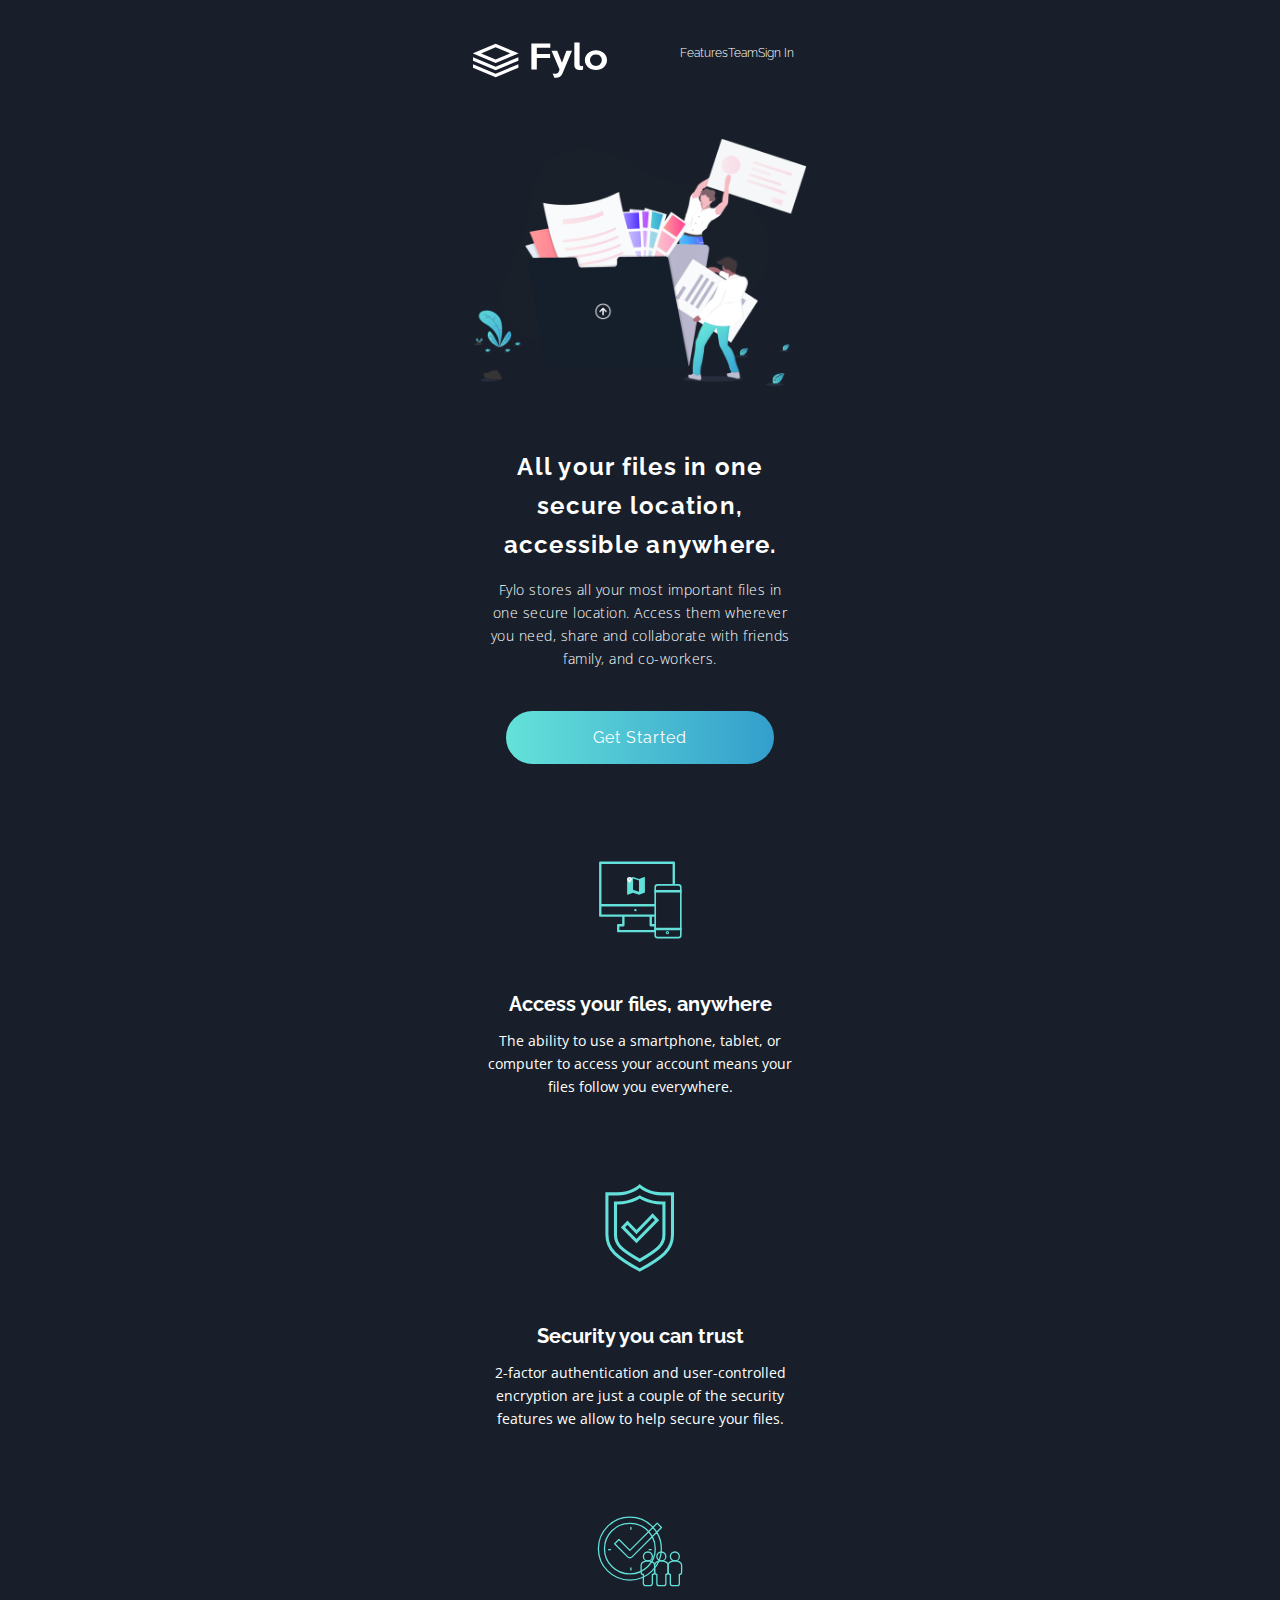
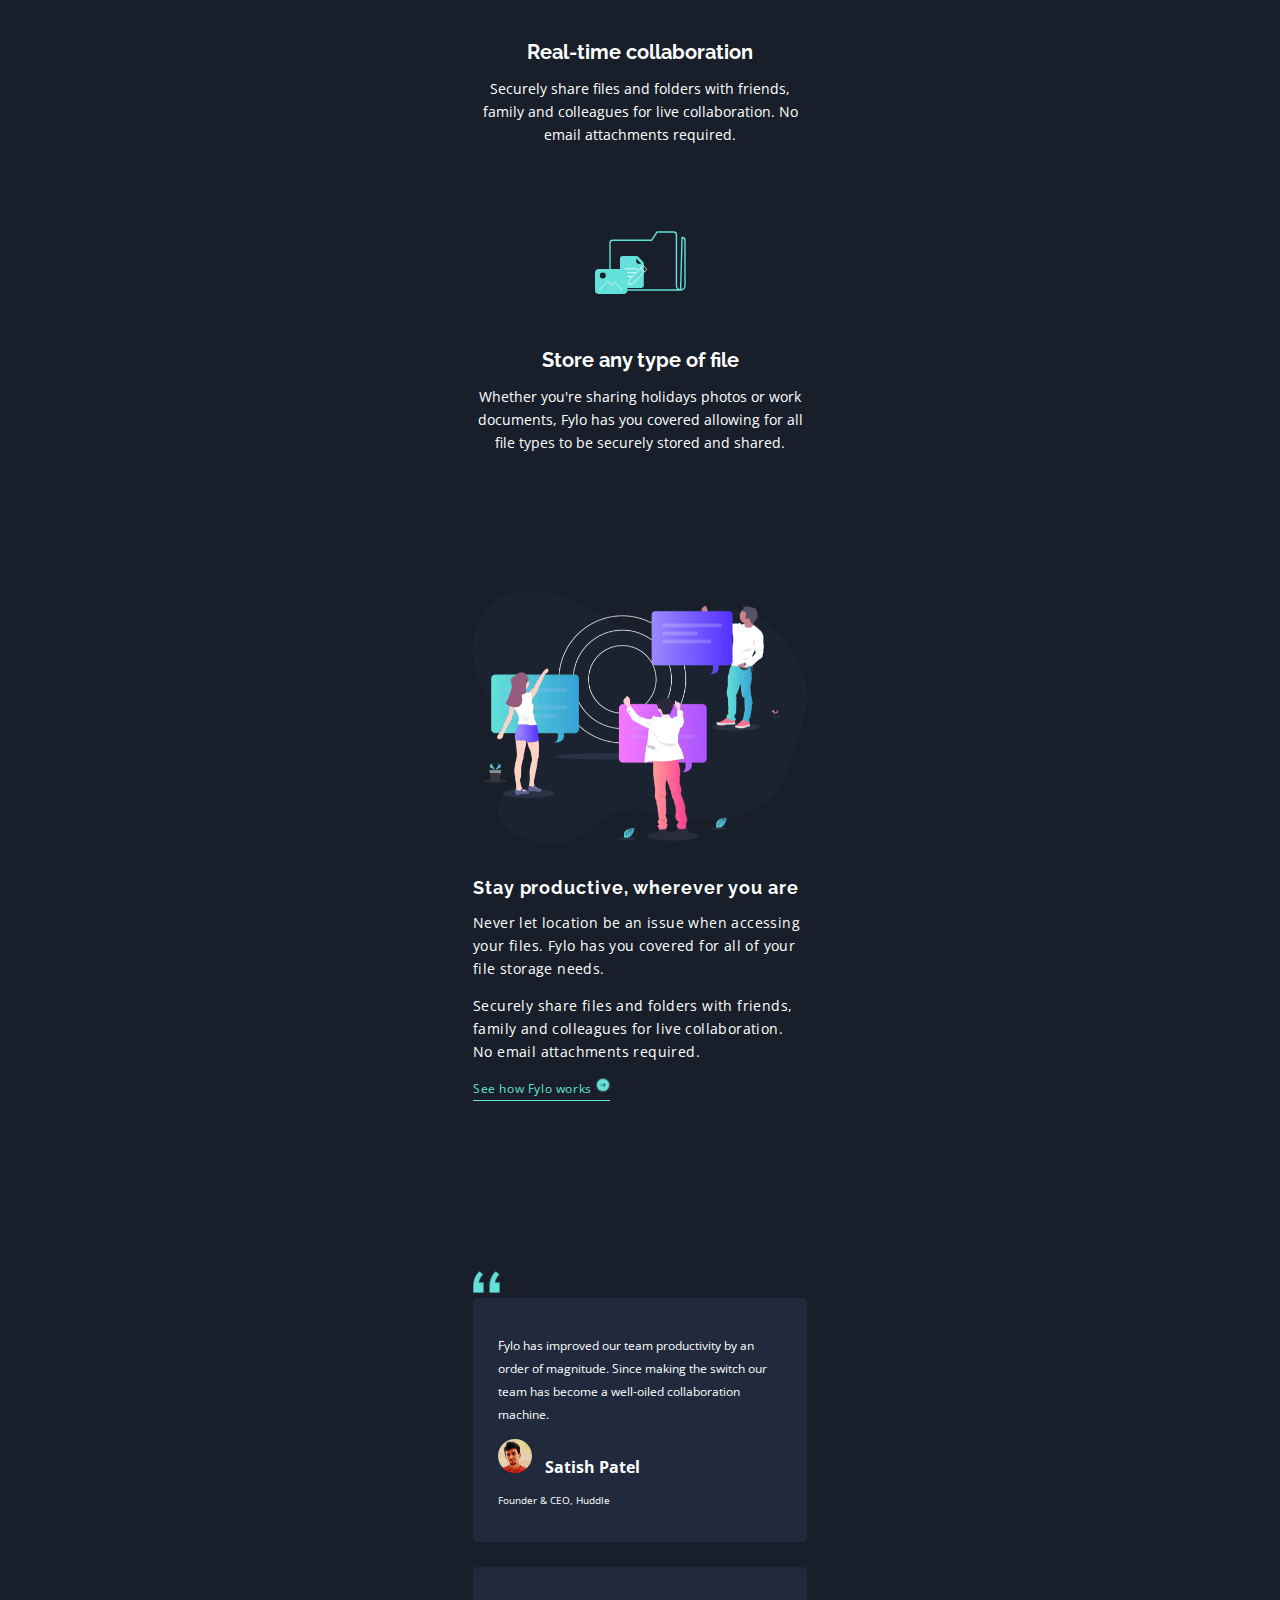
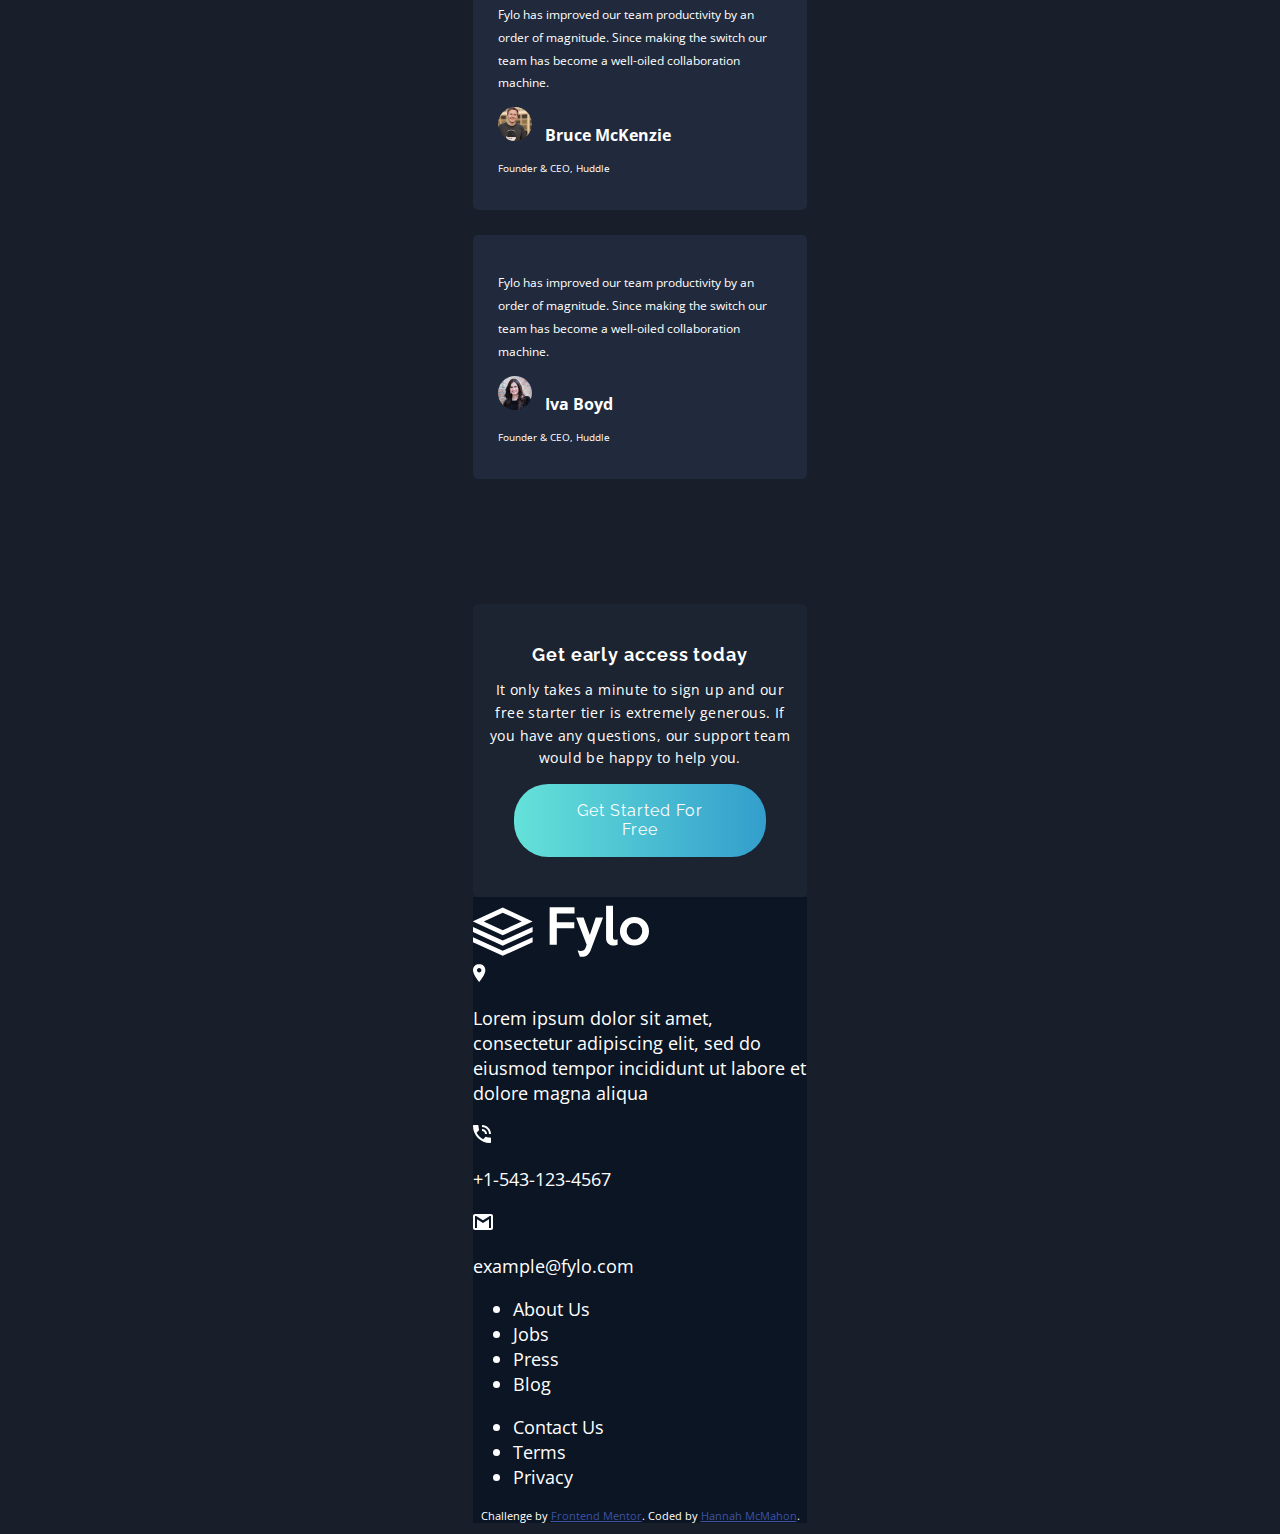
==== commit 4b9c24c5: "attempted to refine footer styles" ====
--- a/app/index.html
+++ b/app/index.html
@@ -105,20 +105,20 @@
   
   
     <footer>
-      <img src="assets/images/logo.svg" alt="stacked papers and FYLO words as logo" />
+      <img src="assets/images/logo.svg" class="logo" alt="stacked papers and FYLO words as logo" />
 
       <div class="footer--content">
-        <img src="assets/images/icon-location.svg" alt="location pin" />
-        <p>Lorem ipsum dolor sit amet, consectetur adipiscing elit, sed do eiusmod tempor incididunt ut labore et 
+        <img src="assets/images/icon-location.svg" class="footer--content__icon" alt="location pin" />
+        <p class="footer--content__text">Lorem ipsum dolor sit amet, consectetur adipiscing elit, sed do eiusmod tempor incididunt ut labore et 
           dolore magna aliqua</p>
       </div>
       <div class="footer--content">
-        <img src="assets/images/icon-phone.svg" alt="phone icon" />
-        <p>+1-543-123-4567</p>
+        <img src="assets/images/icon-phone.svg" class="footer--content__icon" alt="phone icon" />
+        <p class="footer--content__text">+1-543-123-4567</p>
       </div>
       <div class="footer--content">
-        <img src="assets/images/icon-email.svg" alt="email folder icon" />
-        <p>example@fylo.com</p>
+        <img src="assets/images/icon-email.svg" class="footer--content__icon" alt="email folder icon" />
+        <p class="footer--content__text">example@fylo.com</p>
       </div>
       
       <div class="footer--content__navigation">
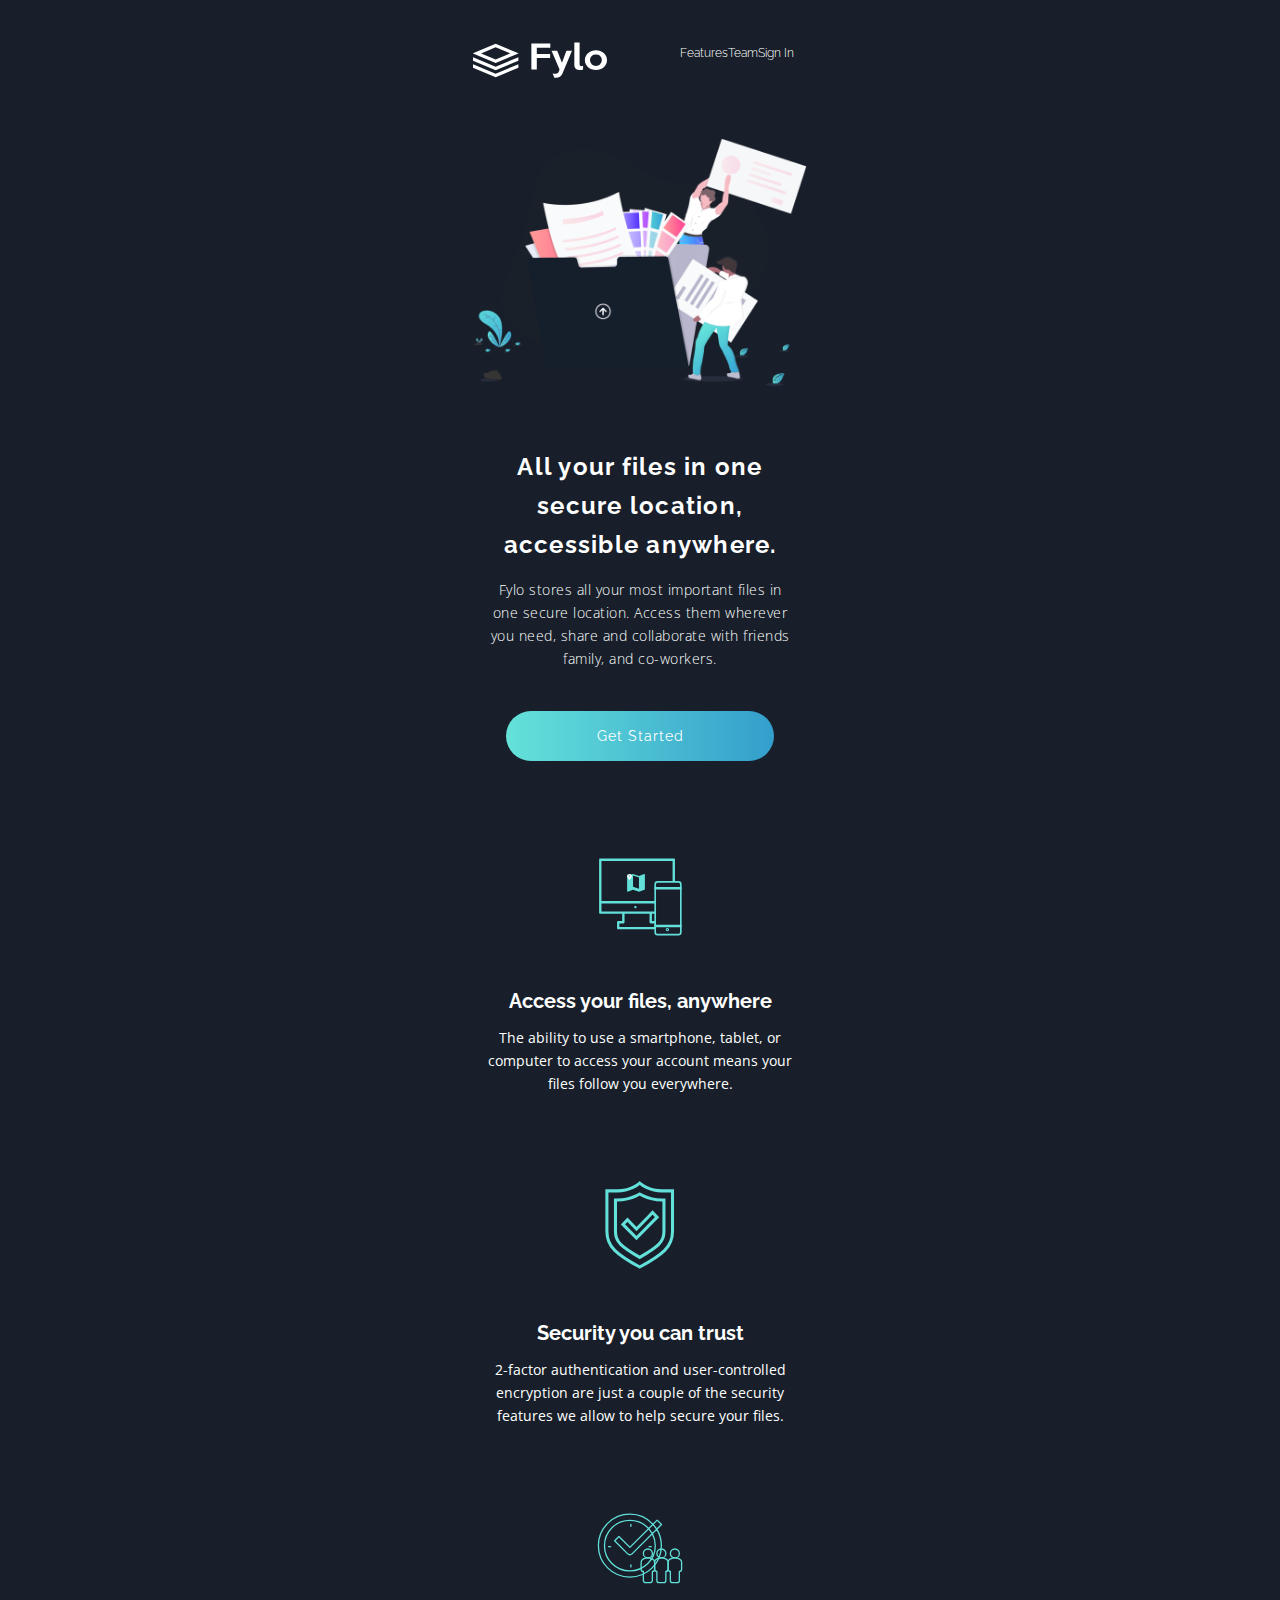
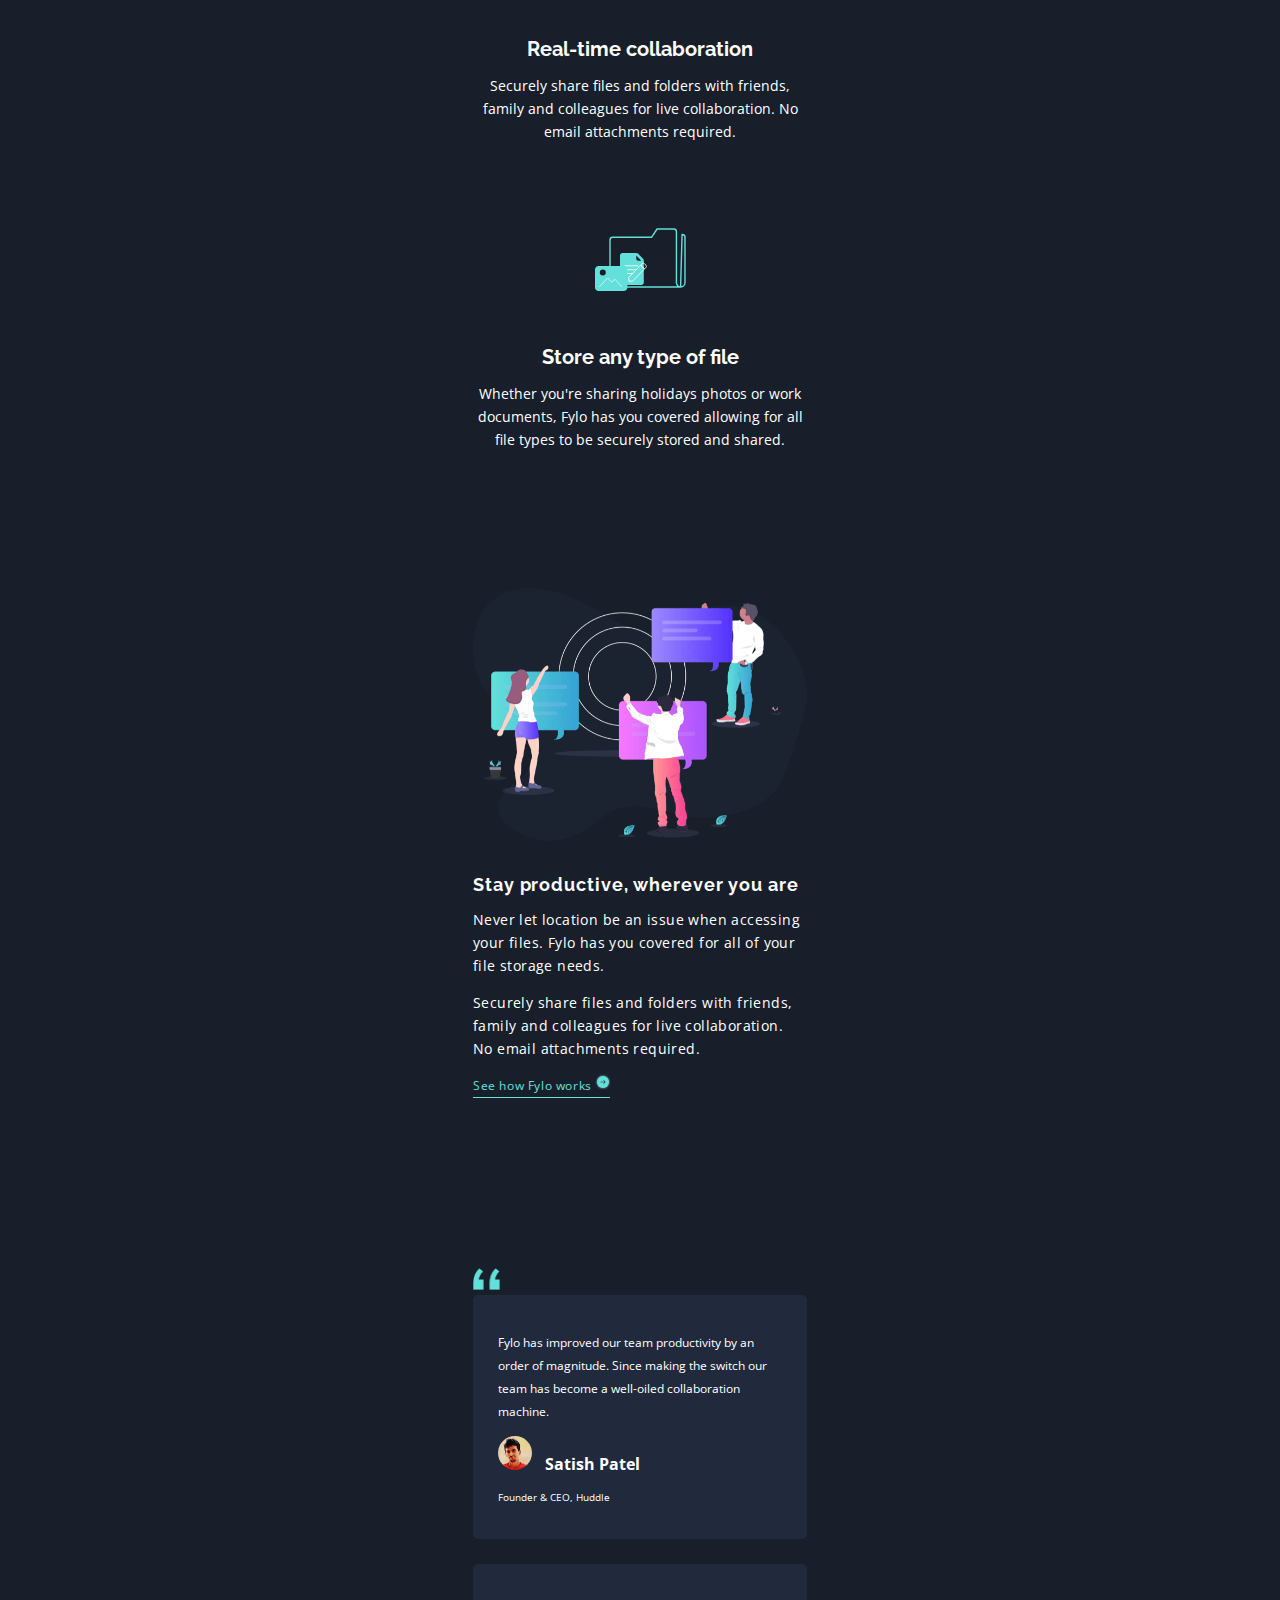
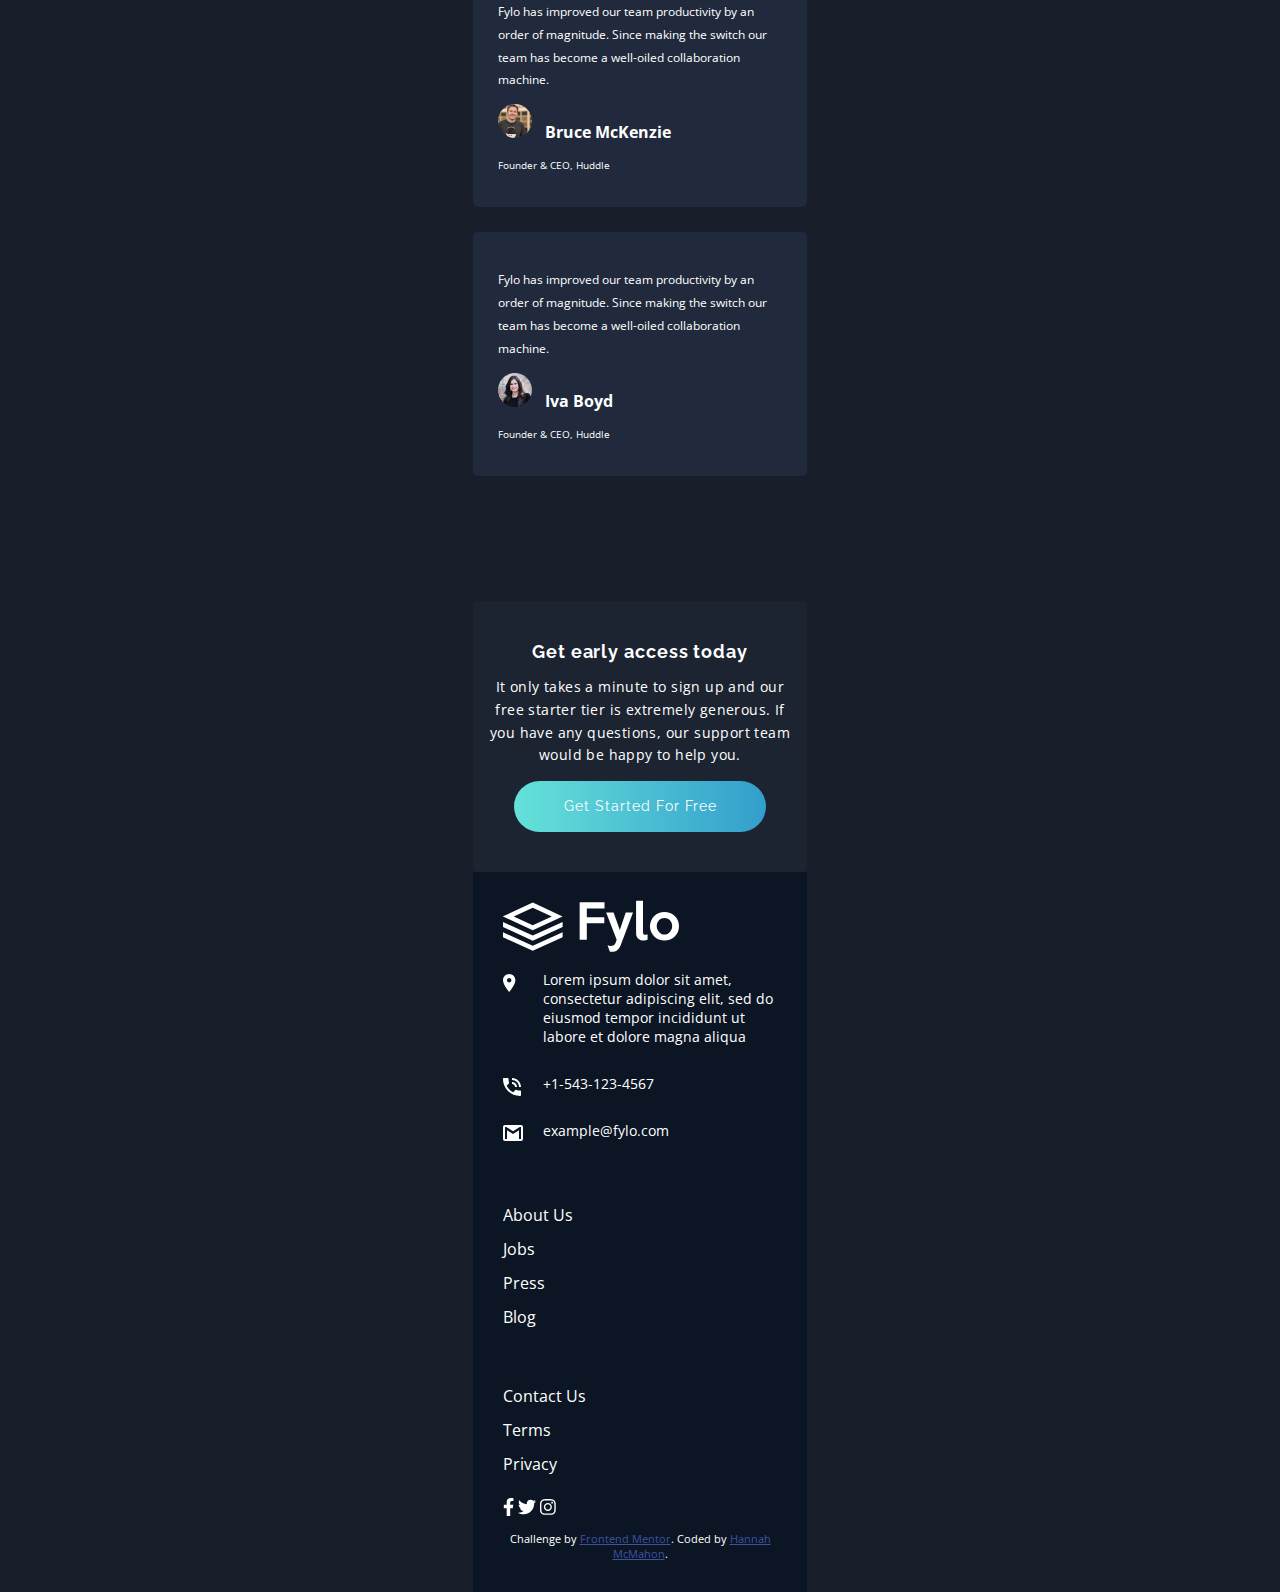
==== commit a0d39237: "added social icons to footer" ====
--- a/app/index.html
+++ b/app/index.html
@@ -136,6 +136,12 @@
           <li>Privacy</li>
         </ul>
       </div>
+
+      <div class="footer--content__social">
+        <svg aria-hidden="true" focusable="false" data-prefix="fab" data-icon="facebook-f" class="svg-inline--fa fa-facebook-f fa-w-10" role="img" xmlns="http://www.w3.org/2000/svg" viewBox="0 0 320 512"><path fill="currentColor" d="M279.14 288l14.22-92.66h-88.91v-60.13c0-25.35 12.42-50.06 52.24-50.06h40.42V6.26S260.43 0 225.36 0c-73.22 0-121.08 44.38-121.08 124.72v70.62H22.89V288h81.39v224h100.17V288z"></path></svg>
+        <svg aria-hidden="true" focusable="false" data-prefix="fab" data-icon="twitter" class="svg-inline--fa fa-twitter fa-w-16" role="img" xmlns="http://www.w3.org/2000/svg" viewBox="0 0 512 512"><path fill="currentColor" d="M459.37 151.716c.325 4.548.325 9.097.325 13.645 0 138.72-105.583 298.558-298.558 298.558-59.452 0-114.68-17.219-161.137-47.106 8.447.974 16.568 1.299 25.34 1.299 49.055 0 94.213-16.568 130.274-44.832-46.132-.975-84.792-31.188-98.112-72.772 6.498.974 12.995 1.624 19.818 1.624 9.421 0 18.843-1.3 27.614-3.573-48.081-9.747-84.143-51.98-84.143-102.985v-1.299c13.969 7.797 30.214 12.67 47.431 13.319-28.264-18.843-46.781-51.005-46.781-87.391 0-19.492 5.197-37.36 14.294-52.954 51.655 63.675 129.3 105.258 216.365 109.807-1.624-7.797-2.599-15.918-2.599-24.04 0-57.828 46.782-104.934 104.934-104.934 30.213 0 57.502 12.67 76.67 33.137 23.715-4.548 46.456-13.32 66.599-25.34-7.798 24.366-24.366 44.833-46.132 57.827 21.117-2.273 41.584-8.122 60.426-16.243-14.292 20.791-32.161 39.308-52.628 54.253z"></path></svg>
+        <svg aria-hidden="true" focusable="false" data-prefix="fab" data-icon="instagram" class="svg-inline--fa fa-instagram fa-w-14" role="img" xmlns="http://www.w3.org/2000/svg" viewBox="0 0 448 512"><path fill="currentColor" d="M224.1 141c-63.6 0-114.9 51.3-114.9 114.9s51.3 114.9 114.9 114.9S339 319.5 339 255.9 287.7 141 224.1 141zm0 189.6c-41.1 0-74.7-33.5-74.7-74.7s33.5-74.7 74.7-74.7 74.7 33.5 74.7 74.7-33.6 74.7-74.7 74.7zm146.4-194.3c0 14.9-12 26.8-26.8 26.8-14.9 0-26.8-12-26.8-26.8s12-26.8 26.8-26.8 26.8 12 26.8 26.8zm76.1 27.2c-1.7-35.9-9.9-67.7-36.2-93.9-26.2-26.2-58-34.4-93.9-36.2-37-2.1-147.9-2.1-184.9 0-35.8 1.7-67.6 9.9-93.9 36.1s-34.4 58-36.2 93.9c-2.1 37-2.1 147.9 0 184.9 1.7 35.9 9.9 67.7 36.2 93.9s58 34.4 93.9 36.2c37 2.1 147.9 2.1 184.9 0 35.9-1.7 67.7-9.9 93.9-36.2 26.2-26.2 34.4-58 36.2-93.9 2.1-37 2.1-147.8 0-184.8zM398.8 388c-7.8 19.6-22.9 34.7-42.6 42.6-29.5 11.7-99.5 9-132.1 9s-102.7 2.6-132.1-9c-19.6-7.8-34.7-22.9-42.6-42.6-11.7-29.5-9-99.5-9-132.1s-2.6-102.7 9-132.1c7.8-19.6 22.9-34.7 42.6-42.6 29.5-11.7 99.5-9 132.1-9s102.7-2.6 132.1 9c19.6 7.8 34.7 22.9 42.6 42.6 11.7 29.5 9 99.5 9 132.1s2.7 102.7-9 132.1z"></path></svg>
+      </div>
     
       <p class="attribution">
         Challenge by <a href="https://www.frontendmentor.io?ref=challenge" target="_blank">Frontend Mentor</a>. 
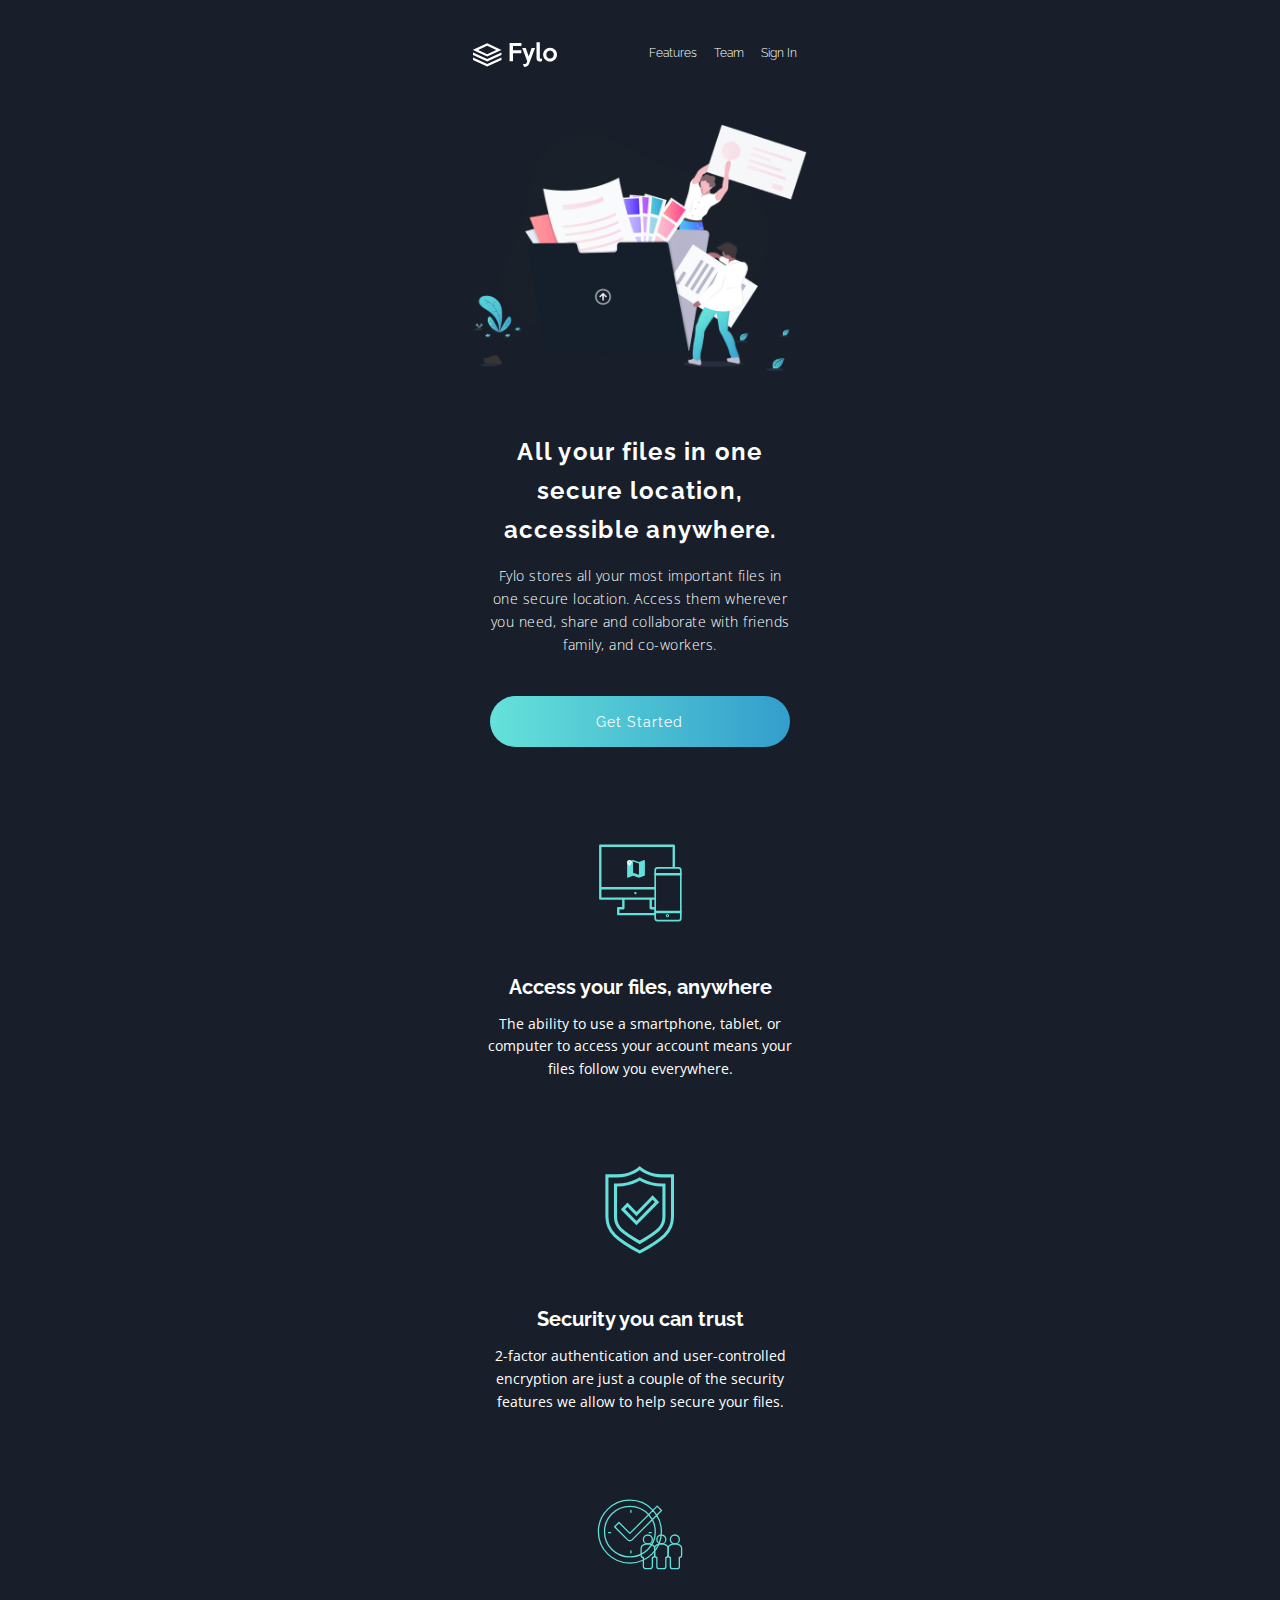
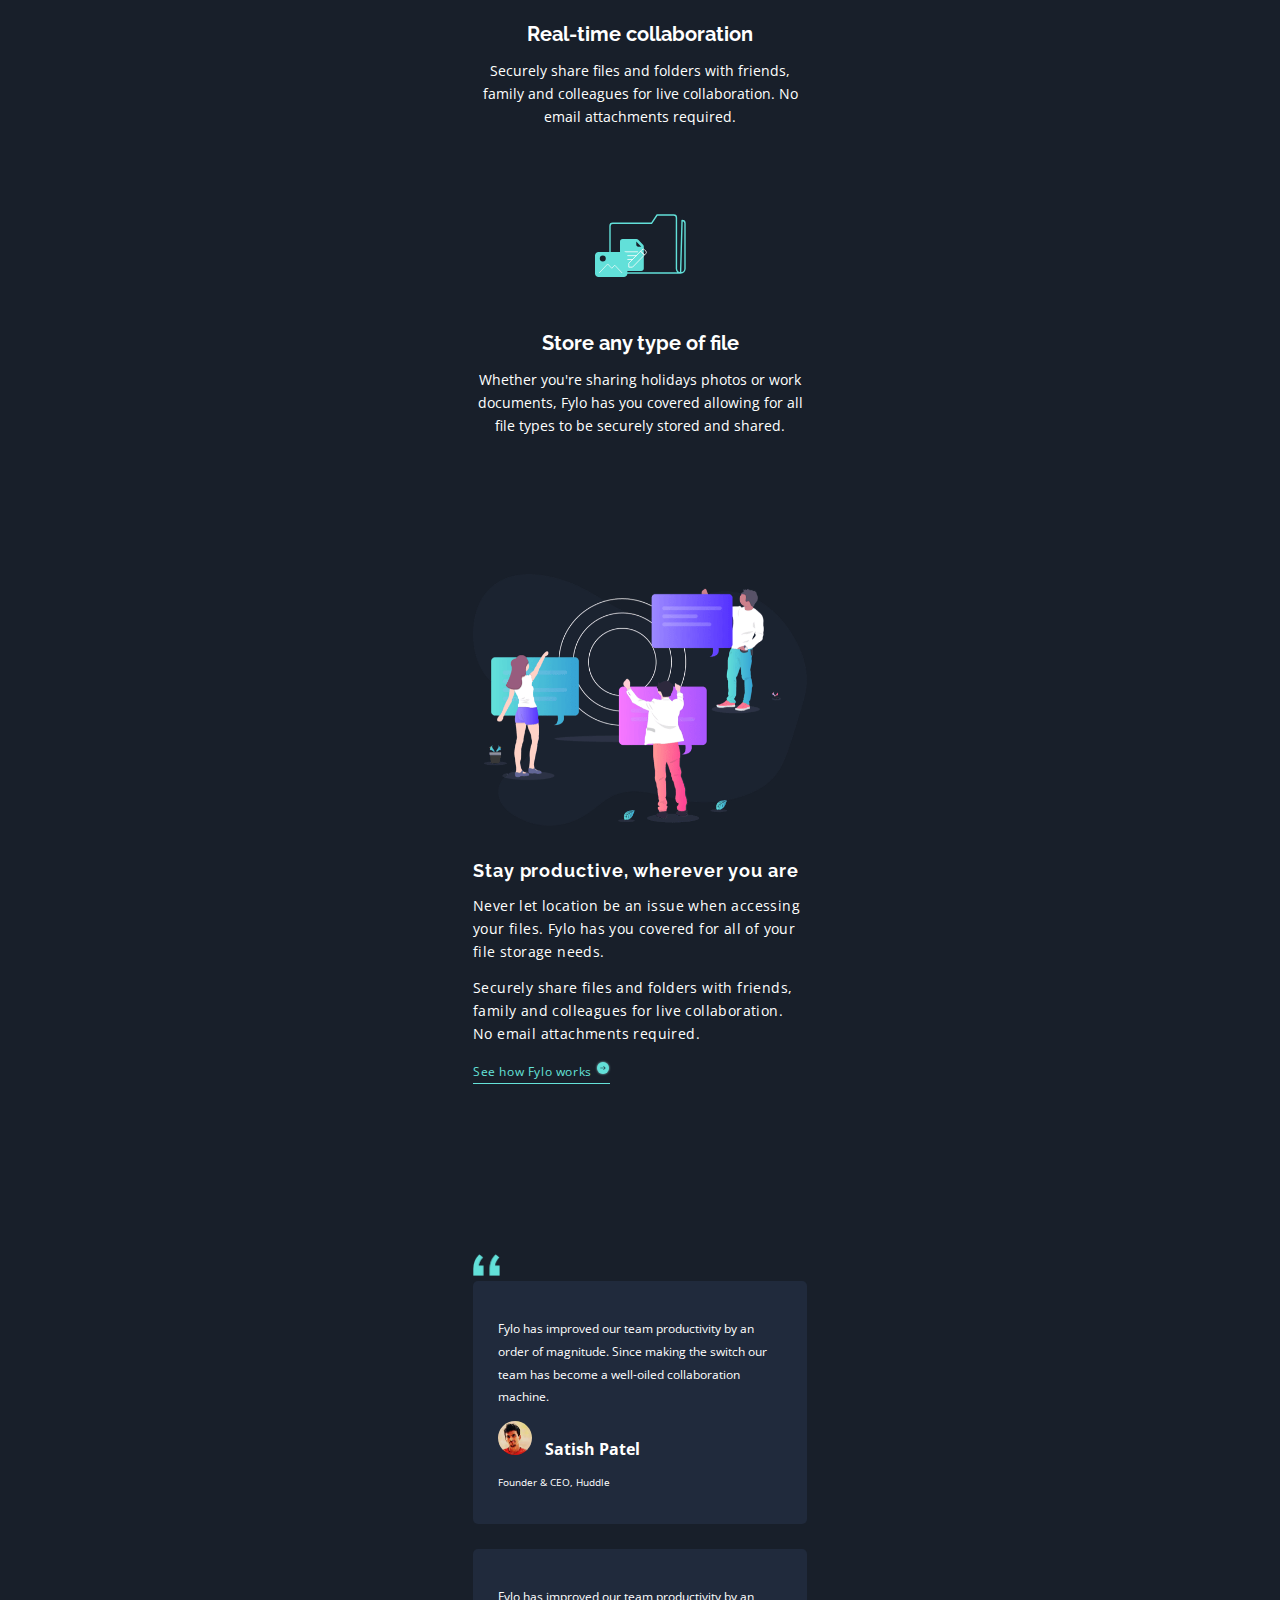
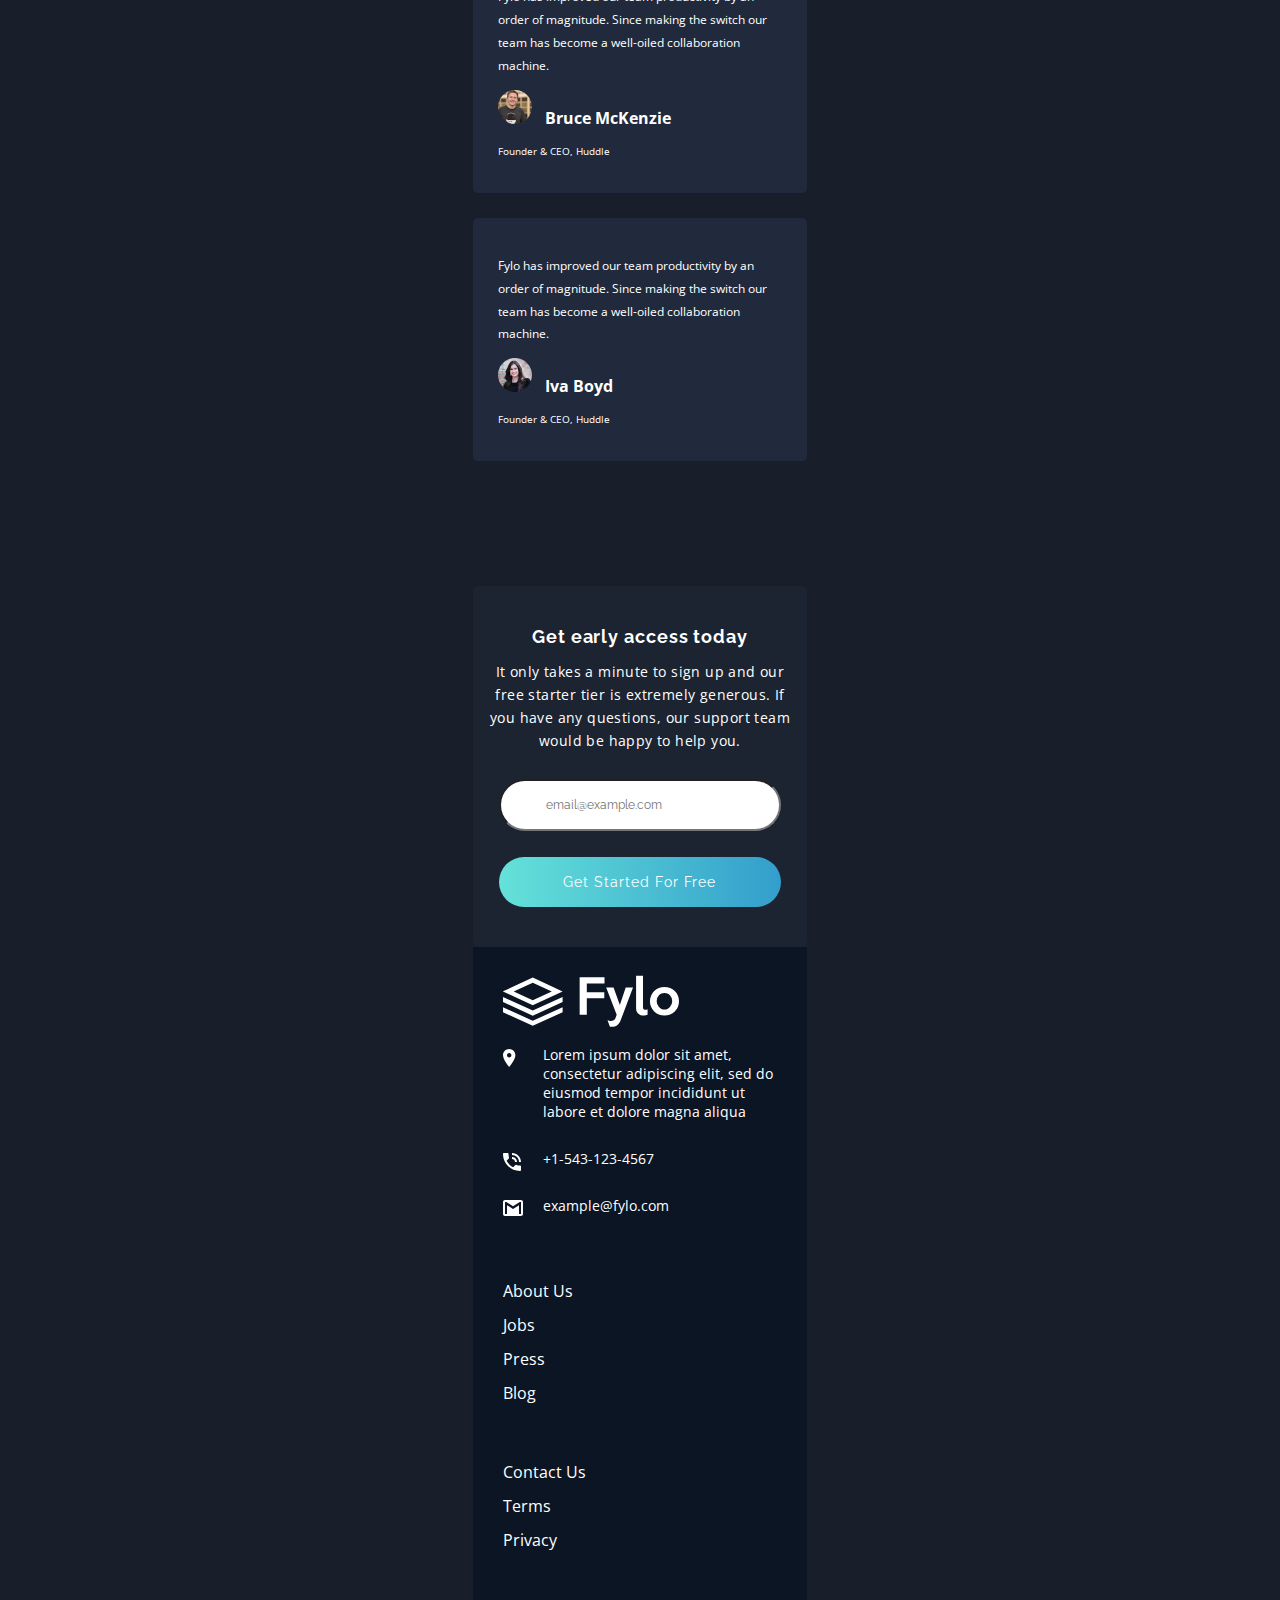
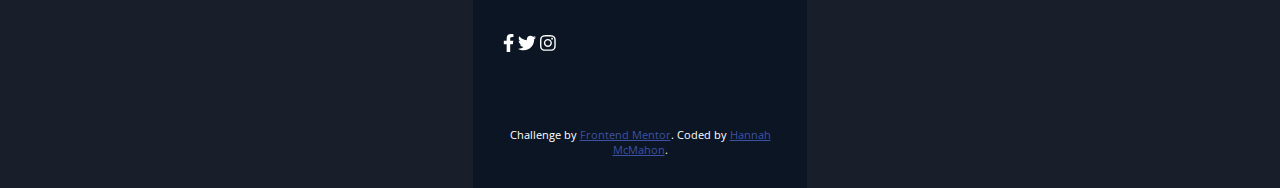
==== commit b875b126: "added email signup form field" ====
--- a/app/index.html
+++ b/app/index.html
@@ -100,6 +100,18 @@
       <h3 class="content--signup__headline">Get early access today</h3>
       <p class="content--signup__text">It only takes a minute to sign up and our free starter tier is extremely generous. If you have any 
         questions, our support team would be happy to help you.</p>
+
+      <div class="form-white">
+        <input 
+          type="email" 
+          name="email" 
+          placeholder="email@example.com" 
+          class="form-input"
+          aria-label="email address"
+          required 
+        />
+        </div>
+
       <button class="button-cta" href="#">Get Started For Free</button>
     </div>
   
